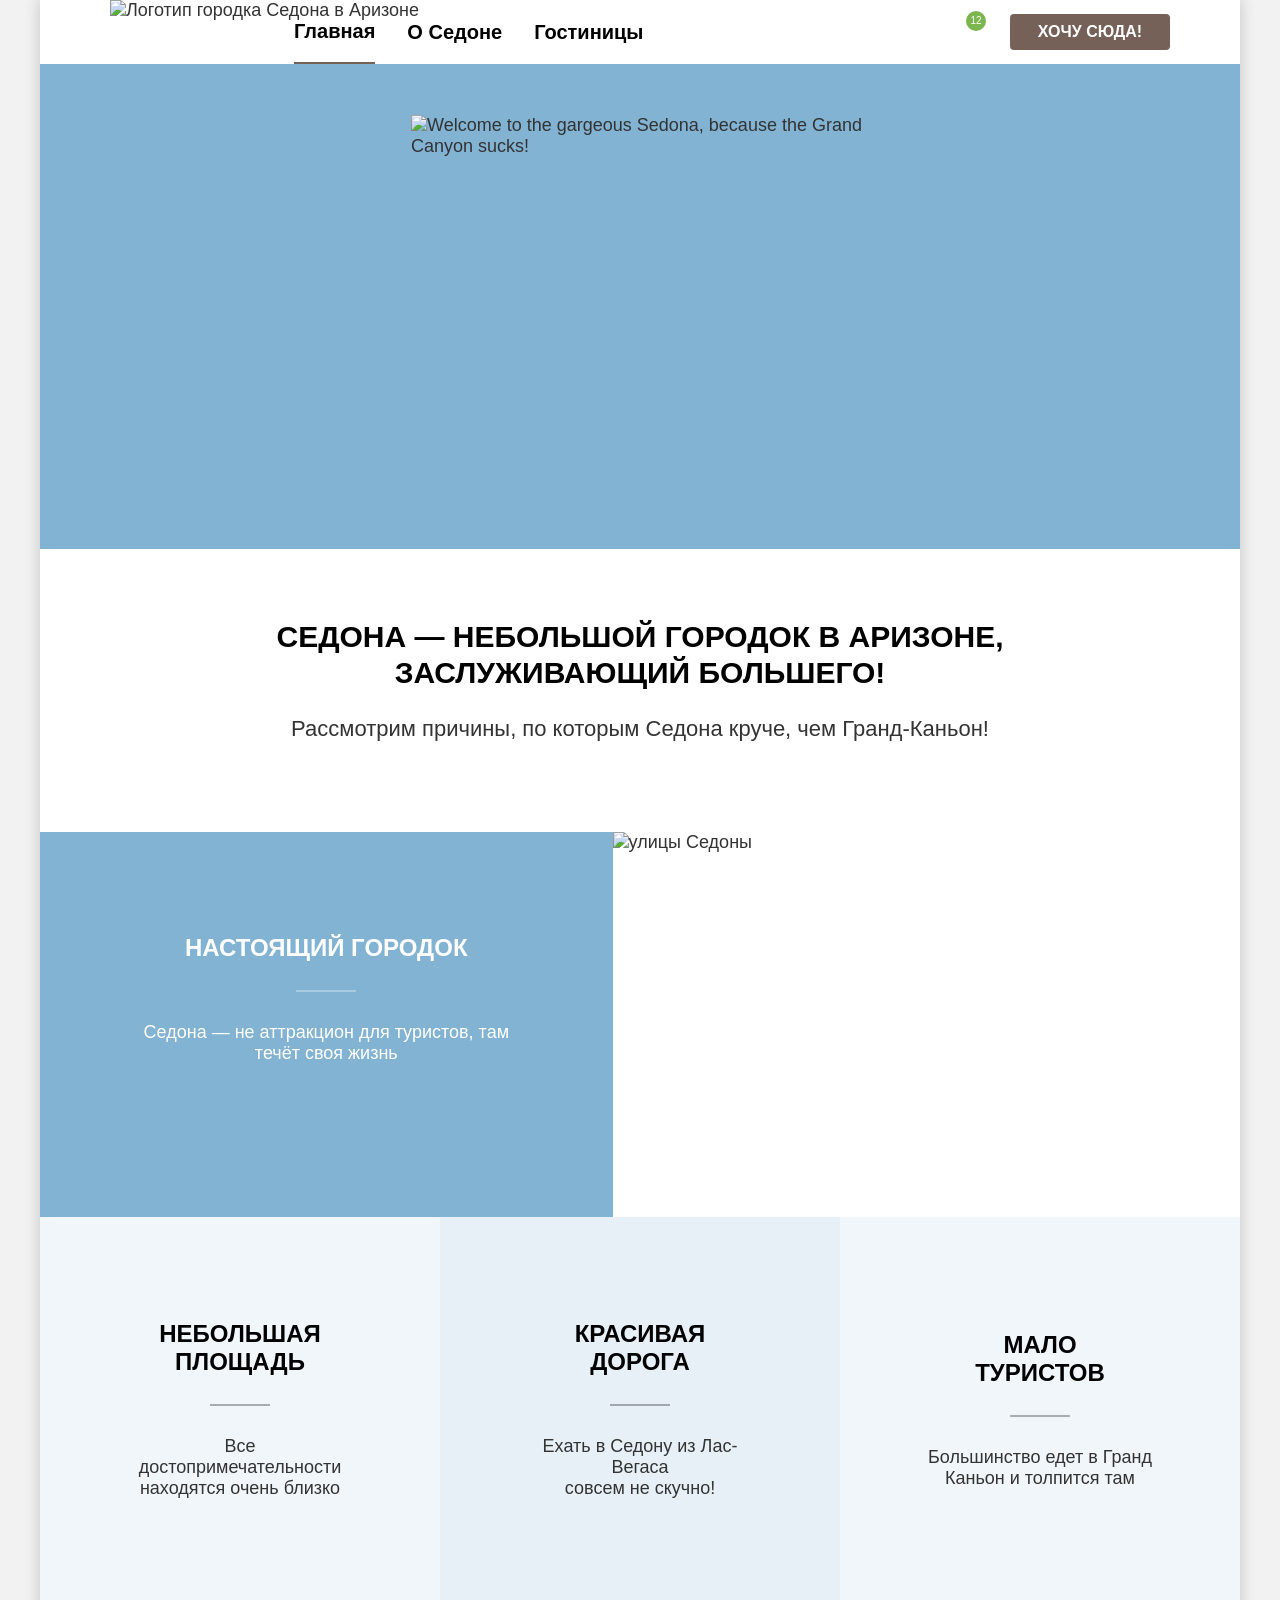
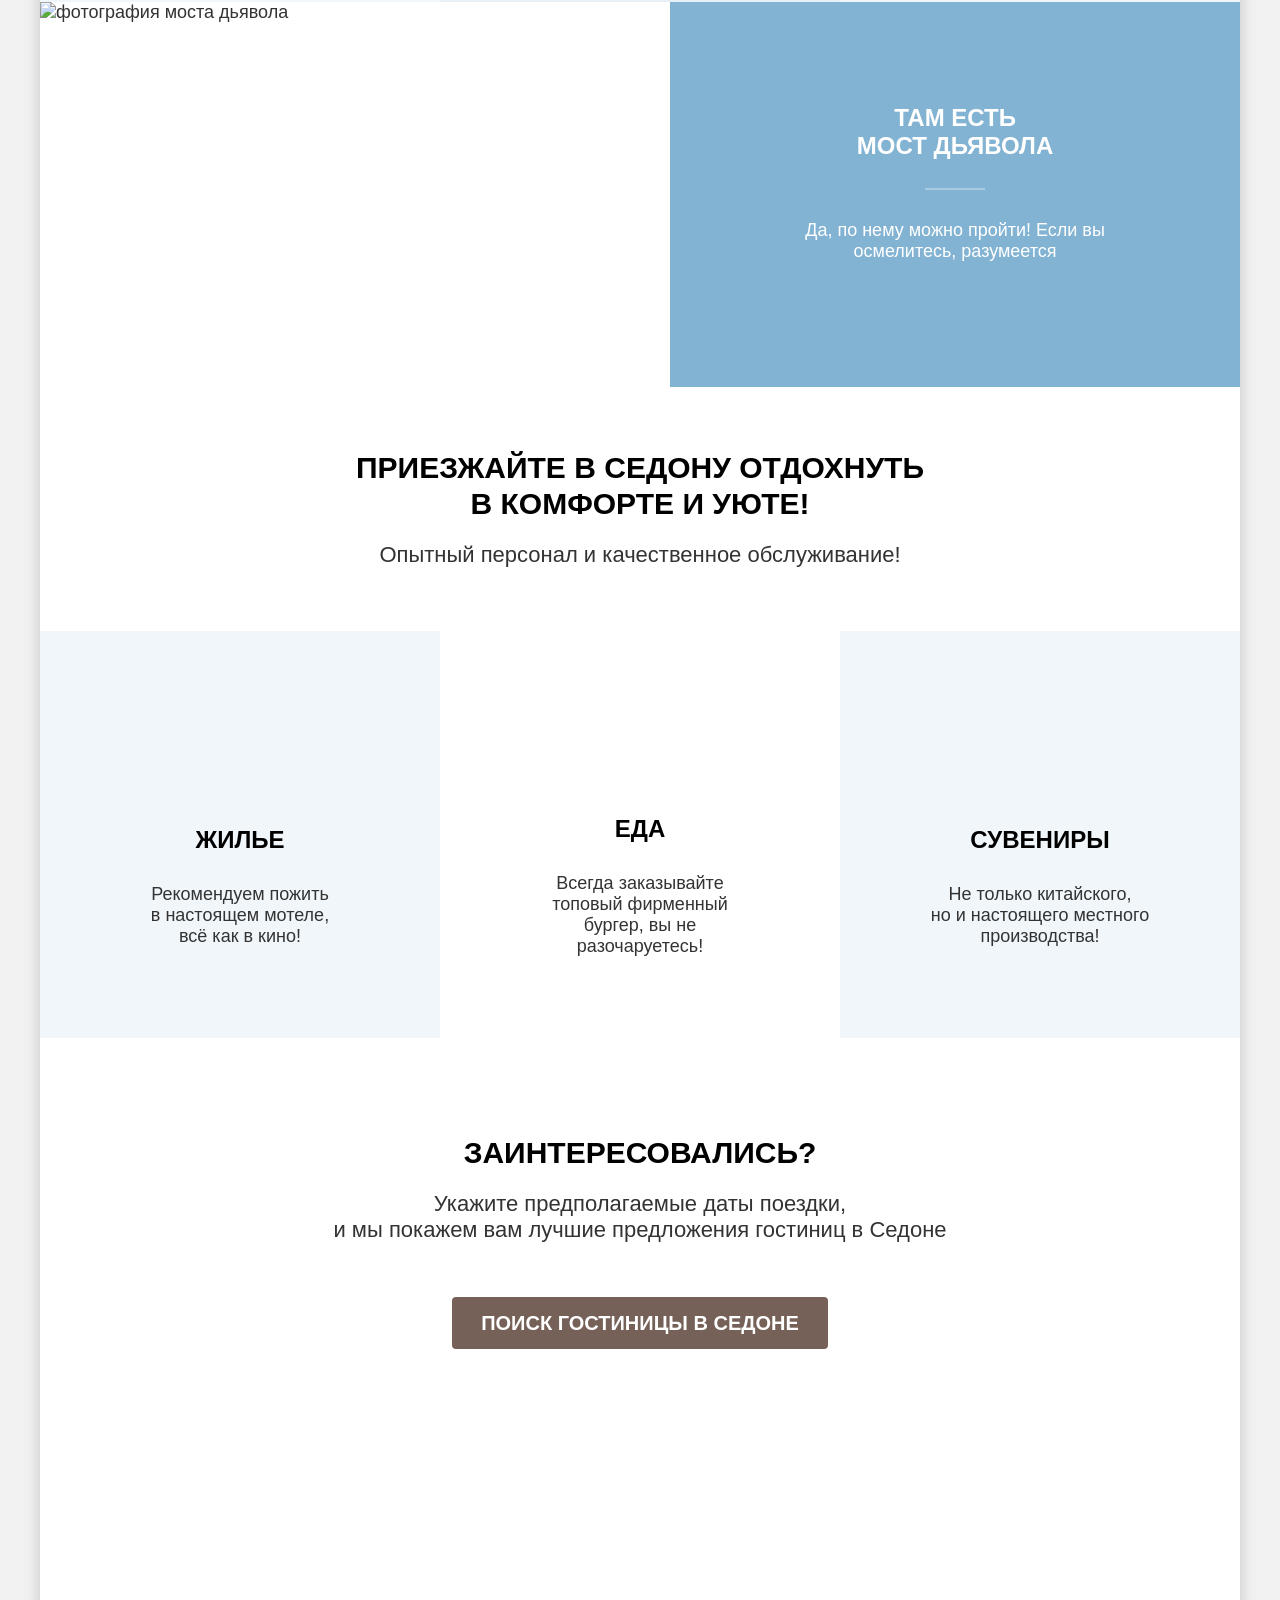
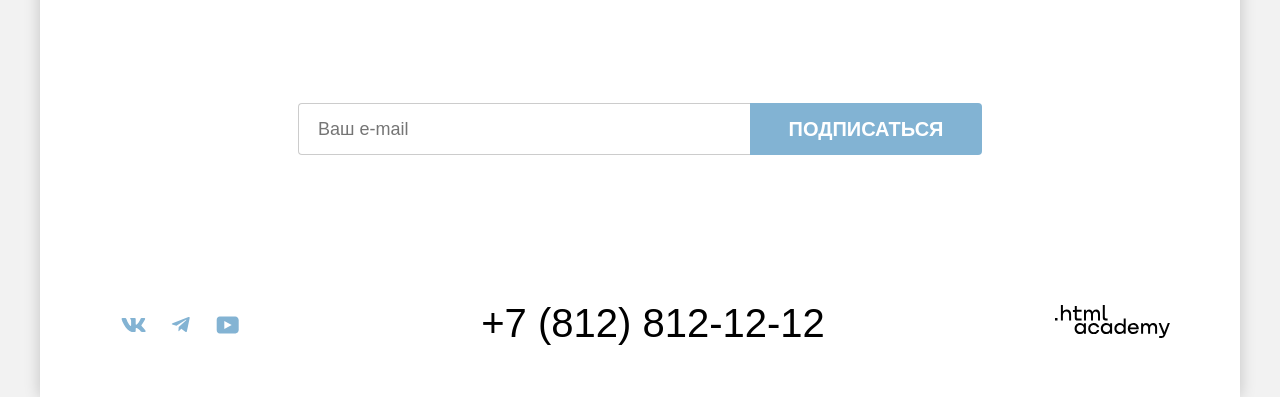
==== index.html @ e061b806 "Убиарет лишние классы" ====
<!DOCTYPE html>
<html lang="ru">

  <head>
    <meta charset="utf-8">
    <link rel="stylesheet" href="style/style.css">
    <link rel="icon" href="favicon-32x32.png" sizes="32x32">
    <title>Седона-небольшой городок в Аризоне!</title>
  </head>

  <body>
    <div class="container">
      <header class="page-header">
        <a class="logotype" href="index.html"><img class="page-header-logo" src="images/logo/logo-sedona.svg"
            width="138" height="70" alt="Логотип городка Седона в Аризоне"></a>
        <nav class="navigation">
          <ul class="all-list navigation-list">
            <li class="navigation-item">
              <a class="navigation-link current" href="index.html">Главная</a>
            </li>
            <li class="navigation-item">
              <a class="navigation-link" href="#">О Седоне</a>
            </li>
            <li class="navigation-item">
              <a class="navigation-link" href="catalog.html">Гостиницы</a>
            </li>
          </ul>
          <ul class="all-list navigation-user">
            <li class="navigation-item-search">
              <a class="navigation-link-search option-search" href="#">
                <span class="visually-hidden">
                  Поиск
                </span>
              </a>
            </li>
            <li class="navigation-item-favorites">
              <a class="navigation-link-favorites option-search" href="#">
                <span class="favorite-number">12</span>
                <span class="visually-hidden">
                  Избранное
                </span>
              </a>
            </li>
          </ul>
        </nav>
        <a class="navigation-button button" href="#">Хочу сюда!</a>
      </header>
      <main class="main-index">
        <section class="hero">
          <h1 class="visually-hidden">Городок Седона в Аризоне</h1>
          <img class="main-logo" src="images/logo/logo-welcome.svg" width="458" height="352"
            alt="Welcome to the gargeous Sedona, because the Grand Canyon sucks!">
        </section>
        <section class="advantages-photo">
          <div class="main">
            <h2 class="main-title">Седона — небольшой городок в аризоне, заслуживающий большего!</h2>
            <p class="main-description">Рассмотрим причины, по которым Седона круче, чем Гранд-Каньон!</p>
          </div>
          <ul class="all-list advantages-list">
            <li class="advantages-item-main">
              <div class="text-content">
                <h3 class="advantages-title-main">Настоящий городок</h3>
                <p class="advantages-description-main">Седона — не аттракцион для туристов, там течёт своя жизнь</p>
              </div>
              <img class="advantages-sity" src="images/photo-1.jpg" width="800" height="385" alt="улицы Седоны">
            </li>
            <li class="advantages-item">
              <h3 class="advantages-title">Небольшая<br>площадь</h3>
              <p class="advantages-description">Все достопримечательности находятся очень близко</p>
            </li>
            <li class="advantages-item">
              <h3 class="advantages-title">Красивая<br> дорога</h3>
              <p class="advantages-description">Ехать в Седону из Лас-Вегаса<br> совсем не скучно!</p>
            </li>
            <li class="advantages-item">
              <h3 class="advantages-title">Мало<br> туристов</h3>
              <p class="advantages-description">Большинство едет в Гранд Каньон и толпится там</p>
            </li>
            <li class="advantages-item-main">
              <img class="advantages-mountain" src="images/photo-2.jpg" width="800" height="385"
                alt="фотография моста дьявола">
              <div class="text-content">
                <h3 class="advantages-title-main">Там есть<br>мост дьявола</h3>
                <p class="advantages-description-main">Да, по нему можно пройти! Если вы осмелитесь, разумеется</p>
              </div>
            </li>
          </ul>
        </section>
        <section class="services">
          <div class="main-serv">
            <h2 class="main-title serv">Приезжайте в седону отдохнуть<br> в комфорте и уюте!</h2>
            <p class="main-description serv">Опытный персонал и качественное обслуживание!</p>
          </div>
          <ul class="all-list advantages-list">
            <li class="services-item">
              <h3 class="services-title house">Жилье</h3>
              <p class="services-description">Рекомендуем пожить<br> в настоящем мотеле,<br> всё как в кино!</p>
            </li>
            <li class="services-item">
              <h3 class="services-title food">Еда</h3>
              <p class="services-description">Всегда заказывайте<br> топовый фирменный бургер, вы не разочаруетесь!</p>
            </li>
            <li class="services-item">
              <h3 class="services-title gifts">Сувениры</h3>
              <p class="services-description">Не только китайского, <br>но и настоящего местного<br> производства!</p>
            </li>
          </ul>
        </section>
        <section class="booking">
          <h2 class="main-title">Заинтересовались?</h2>
          <p class="booking-description">Укажите предполагаемые даты поездки,<br>и мы покажем вам лучшие предложения
            гостиниц
            в Седоне</p>
          <button class="search button" type="button">Поиск гостиницы в Седоне</button>
        </section>
        <section class="subscribe">
          <h2 class="subscribe-title">Подпишитесь на рассылку</h2>
          <p class="subscribe-description">Только полезная информация и никакого спама,<br> честное бойскаутское!</p>
          <div class="form news">
            <form class="newsletter-form" action="https://echo.htmlacademy.ru/" method="post">
              <label class="visually-hidden" for="newsletter-email">Email</label>
              <input class="field" placeholder="Ваш e-mail" type="email" name="newsletter-email" id="newsletter-email"
                required>
              <button class="newsletter-button button" type="submit">Подписаться</button>

            </form>
          </div>
        </section>
      </main>
      <footer class="page-footer">
        <section class="footer-social">
          <h2 class="visually-hidden">Социальные сети</h2>
          <ul class="all-list social-list">
            <li class="social-item">
              <a class="social-vk social-link" href="https://vk.com/htmlacademy">
                <svg class="social" xmlns="http://www.w3.org/2000/svg" width="48" height="40" fill="currentColor"
                  viewBox="0 0 48 40">
                  <path fill-rule="evenodd"
                    d="M35.1 14q.4-1-.8-1h-2.6q-1 0-1.1.7S29.2 17 27.3 19q-.8.9-1.2.8t-.4-.7v-5.2q0-.9-.8-.9h-4q-.8 0-.8.6c0 .6 1 .8 1 2.5V20q.1 1.1-.4 1c-.9 0-3-3.2-4.3-6.9q-.3-1-1.2-1h-2.6q-1.1 0-1 .7c0 .7 1 4.1 4.2 8.6 2.2 3 5.2 4.7 8 4.7 1.7 0 1.9-.4 1.9-1v-2.3q0-1 .7-.9c.4 0 1 .2 2.6 1.7 1.8 1.7 2 2.5 3 2.5h2.7q1.1 0 1-1.1-.5-1.1-2.3-3L31.6 21q-.5-.6 0-1.1s3.2-4.4 3.5-6"
                    clip-rule="evenodd" />
                </svg>
                <span class="visually-hidden">Vkontakte</span>
              </a>
            </li>
            <li class="social-item">
              <a class="social-tg social-link" href="https://t.me/htmlacademy">
                <svg xmlns="http://www.w3.org/2000/svg" width="48" height="40" fill="currentColor" viewBox="0 0 48 40">
                  <path
                    d="m31.5 12.1-16 6.1q-1.5.8-.2 1.4l4.1 1.2 9.5-6q.8-.2.5.2l-7.7 7-.3 4.2q.6 0 .9-.4l2-2 4 3q1.3.8 1.6-.6l2.7-12.8c.3-1.1-.4-1.6-1.1-1.3" />
                </svg>
                <span class="visually-hidden">Telegram</span>
              </a>
            </li>
            <li class="social-item">
              <a class="social-youtube social-link" href="https://www.youtube.com/user/htmlacademyru">
                <svg xmlns="http://www.w3.org/2000/svg" width="48" height="40" fill="currentColor" viewBox="0 0 48 40">
                  <path
                    d="M31.3 11.5H15.8c-1.8 0-3.1 1.6-3.1 3.4v10c0 2 1.3 3.6 3.1 3.6h15.7c1.6 0 3.2-1.6 3.2-3.4V14.9c-.3-1.8-1.6-3.4-3.4-3.4M20.3 24v-8l7.4 4z" />
                </svg>
                <span class="visually-hidden">Youtube</span>
              </a>
            </li>
          </ul>
          <ul class="all-list number">
            <li>
              <a class="footer-contacts-address-phone" href="tel:+7812812112">+7 (812) 812-12-12</a>
            </li>
          </ul>
          <section class="logo">
            <h3 class="visually-hidden">Лого школы</h3>
            <a class="school-logo" href="https://htmlacademy.ru">
              <svg xmlns="http://www.w3.org/2000/svg" role="img" aria-label="Логотип Академии" width="115" height="33" fill="currentColor" viewBox="0 0 115 33">
                <g clip-path="url(#a)">
                  <path
                    d="M0 12.9v2.6h2.5v-2.6zM11.6 4.5Q9.2 4.6 8 6.2h-.1V0h-2v15.5h2v-5.3c0-2.1 1.3-3.6 3.3-3.6 1.8 0 2.9 1.4 2.9 3.2v5.7h2V9.4c.1-3-1.8-4.9-4.5-4.9M26.6 4.8h-4.8V1.1h-2v3.8h-1.9v2h1.9v6q0 2.6 2.7 2.7h4.1v-2h-3.7q-1 0-1.1-1.1V6.8h4.8zM41.1 4.6q-2.5 0-3.5 2.1h-.1a4 4 0 0 0-3.4-2.1Q32 4.8 31 6.4h-.1V4.8H29v10.6h2V10c0-2 1-3.5 2.6-3.5q2.3.1 2.4 2.6v6.3h2V9.8c0-2.4 1.4-3.3 2.6-3.3q2.3.1 2.4 2.6v6.3h2V8.9c.1-2.5-1.4-4.3-3.9-4.3M47.8 12.7q0 2.6 2.8 2.7h2v-2h-1.7q-1 0-1.1-1.1V0h-2zM28.9 19.7a5 5 0 0 0-3.9-1.8c-3.1 0-5.4 2.3-5.4 5.6s2.3 5.6 5.4 5.6q2.7-.1 3.8-1.9h.1v1.6h2V18.2h-2zm-3.6 7.4a3.5 3.5 0 0 1-3.6-3.6c0-2 1.4-3.6 3.6-3.6s3.6 1.6 3.6 3.6c0 1.9-1.4 3.6-3.6 3.6M44.2 22c-.5-2.4-2.6-4.1-5.4-4.1a5.4 5.4 0 0 0-5.6 5.6c0 3.1 2.2 5.6 5.6 5.6 2.8 0 4.9-1.8 5.4-4.2h-2.1a3.4 3.4 0 0 1-3.3 2.3 3.5 3.5 0 0 1-3.6-3.6c0-2 1.4-3.6 3.6-3.6q2.5.2 3.3 2.2h2.1zM55.1 19.7a5 5 0 0 0-3.9-1.8c-3.1 0-5.4 2.3-5.4 5.6s2.3 5.6 5.4 5.6q2.7-.1 3.8-1.9h.1v1.6h2V18.2h-2zm-3.6 7.4a3.5 3.5 0 0 1-3.6-3.6c0-2 1.4-3.6 3.6-3.6s3.6 1.6 3.6 3.6c0 1.9-1.5 3.6-3.6 3.6M68.7 19.8a5 5 0 0 0-3.9-1.9c-3.1 0-5.4 2.3-5.4 5.6s2.2 5.6 5.4 5.6q2.6-.1 3.8-1.8h.1v1.5h2V13.4h-2zm-3.6 7.3a3.5 3.5 0 0 1-3.6-3.6c0-2 1.4-3.6 3.6-3.6s3.6 1.6 3.6 3.6c-.1 2-1.5 3.6-3.6 3.6M78.3 17.9a5.4 5.4 0 0 0-5.5 5.6c0 3 2.1 5.6 5.5 5.6 2.5 0 4.5-1.3 5.2-3.6h-2.1q-.8 1.6-3 1.6c-1.9 0-3.3-1.3-3.4-2.9h8.8c.2-3.6-2-6.3-5.5-6.3m0 1.9q2.7.1 3.3 2.6h-6.5a3 3 0 0 1 3.2-2.6M98.2 17.9a4 4 0 0 0-3.6 2h-.1q-1-1.9-3.4-2-2.2 0-3.1 1.8v-1.5h-1.9v10.6h2v-5.4q.1-3.2 2.6-3.5 2.3.1 2.4 2.6v6.3h2v-5.6c0-2.4 1.4-3.3 2.6-3.3q2.3.1 2.4 2.6v6.3h2v-6.5c.1-2.6-1.4-4.4-3.9-4.4M109.4 27l-3.6-8.9h-2.2l4.8 11.6q-.3 1.3-1.7 1.2h-2.5v2h2.5q2.6 0 3.5-2.6l4.7-12.2h-2.1z" />
                </g>
                <defs>
                  <clipPath id="a">
                    <path fill="#fff" d="M0 0h115v33H0z" />
                  </clipPath>
                </defs>
              </svg>
            </a>
          </section>
        </section>
      </footer>
    </div>
    <div class="modal-container modal-container-close">
      <div class="modal modal-search">
        <button class="modal-close-button">
          <span class="visually-hidden">Закрыть</span>
        </button>
        <section class="modal-content">
          <div class="form-header">
            <h2>Поиск гостиницы в Седоне</h2>
          </div>

          <form class="search-hotel" id="hotel-search" action="https://echo.htmlacademy.ru/" method="post">
            <div class="form-group row checkinn">
              <label for="check-in">Дата Заезда:</label>
              <div class="input-wrapper-chekin">
                <input name="chekin" class="custom-date" type="text" id="check-in" value="27 апреля 2020" placeholder="Укажите дату" required>
                <span class="error-msg" id="check-in-error">Мы не можем отправить вас в прошлое.</span>
              </div>
            </div>
            <div class="form-group row checkoutt">
              <label for="check-out">Дата Выезда:</label>
              <div class="input-wrapper">
                <input name="chekout" class="custom-date" type="text" value="1 сентября 2023" id="check-out" placeholder="Укажите дату" required>
                <span class="success-msg">На эти даты есть свободные номера. Пока есть.</span>
              </div>
            </div>

            <div class="form-group guests-row people">
              <div class="guests-counter guests-adults">
                <label for="adults-count" class="search-form-label">Взрослые:</label>
                <div class="counter-controls">
                  <button type="button" class="minus">
                    <svg width="14" height="14" viewBox="0 0 14 2" fill="currentColor" xmlns="http://w3.org">
                      <path d="M0 0L0 2L14 2V0L0 0Z" />
                    </svg>
                  </button>
                  <input type="number" id="adults-count" name="adults" value="2" min="1" required>
                  <button type="button" class="plus">
                    <svg width="14" height="14" viewBox="0 0 14 14" fill="currentColor" xmlns="http://w3.org">
                      <path d="M14 6H8V0H6V6H0V8H6V14H8V8H14V6Z" />
                    </svg>
                  </button>
                </div>
              </div>

              <div class="guests-counter guests-children">
                <div class="label-with-info">
                  <label for="children-count" class="search-form-label">Дети:</label>
                  <div class="info-icon">
                    <button class="visually-hidden">Важная информация</button>
                    <span class="info-icon-letter">i</span>
                    <div class="tooltip">
                      Укажите количество детей, которые будут с вами, возраст которых от 6 до 18 лет. Дети до 6 лет
                      размещаются бесплатно.
                    </div>
                  </div>
                </div>
                <div class="counter-controls">
                  <button type="button" class="minus">
                    <svg width="14" height="14" viewBox="0 0 14 2" fill="currentColor" xmlns="http://w3.org">
                      <path d="M0 0L0 2L14 2V0L0 0Z" />
                    </svg>
                  </button>
                  <input type="number" id="children-count" name="children" value="2" min="0">
                  <button type="button" class="plus">
                    <svg width="14" height="14" viewBox="0 0 14 14" fill="currentColor" xmlns="http://w3.org">
                      <path d="M14 6H8V0H6V6H0V8H6V14H8V8H14V6Z" />
                    </svg>
                  </button>
                </div>
              </div>
            </div>

            <button type="submit" class="submit-btn">Найти</button>
          </form>
        </section>
      </div>
    </div>
  </body>

</html>
---- style/style.css ----
@font-face {
  font-family: "PT sans";
  font-style: normal;
  font-weight: 400;
  src: url("../fonts/ptsans-400.woff2") format("woff2");
  font-display: swap;
}

@font-face {
  font-family: "PT sans";
  font-style: normal;
  font-weight: 700;
  src: url("../fonts/ptsans-700.woff2") format("woff2");
  font-display: swap;
}

html {
  height: 100%;
}

.visually-hidden {
  position: absolute;
  width: 1px;
  height: 1px;
  margin: -1px;
  padding: 0;
  border: 0;
  clip: rect(0 0 0 0);
  overflow: hidden;
}

a {
  text-decoration: none;
  color: inherit;
}

.all-list {
  flex-wrap: wrap;
  list-style: none;
  margin: 0;
  padding-left: 0;
}

body {
  font-family: "PT Sans", sans-serif;
  font-size: 18px;
  line-height: 21px;
  color: #333;
  background-color: #f2f2f2;
  min-height: 100%;
  min-width: 1200px;
  margin: 0;
}

.page-header {
  display: flex;
  align-items: center;
  position: relative;
  padding: 0 70px 0 238px;
}

.logotype {
  position: absolute;
  top:0;
  left: 70px;
  z-index: 1;
}

.button {
  font-family: "PT Sans", sans-serif;
  font-weight: 700;
  font-size: 16px;
  line-height: 20px;
  text-transform: uppercase;
  color: #fff;
  text-align: center;
  box-sizing: border-box;
  border-radius: 4px;
  border-width: 0;
  border: none;
  cursor: pointer;
}

.navigation {
  display: flex;
  flex-grow: 1;
}

.navigation-item{
  text-decoration: none;
  padding: 0 16px;
}

.navigation-list {
  display: flex;
  align-items: center;
  margin-right: auto;
}

.navigation-user {
  min-width: 88px;
  padding-right: 19px;
  display: flex;
}

.navigation-link {
  display: block;
  box-sizing: border-box;
  padding-top: 19px;
  font-family: "PT Sans", sans-serif;
  font-size: 20px;
  line-height: 24px;
  color: #000;
  font-weight: 700;
  text-align: center;
  background-color: #ffffff;
  padding-bottom: 19px
}

.current {
  border-bottom: 2px solid #756257 ;
}

.navigation-button {
  background-color: #756157;
  padding-top: 8px;
  padding-bottom: 8px;
  width: 160px;
}

.option-search {
  background-repeat: no-repeat;
  width: 44px;
  height: 64px;
  display: block;
}

.navigation-link-search {
  background-image: url("../images/icon/search.svg");
  background-repeat: no-repeat;
}

.navigation-link-favorites {
  background-image: url("../images/icon/favorite.svg");
  position: relative;
}

.favorite-number {
  border-radius: 10px;
  background-color: #7db54f;
  color: #ffffff;
  font-size: 10px;
  line-height: 20px;
  text-align: center;
  text-decoration: none;
  min-width: 20px;
  height: 20px;
  font-family: "PT Sans",sans-serif;
  display: block;
  position: absolute;
  top: 11px;
  left:19px;
}

.hero {
  background-image: url("../images/background-hero.jpg");
  width: 1200px;
  height: 485px;
  background-repeat: no-repeat;
  background-color: #82b3d3;
  position: relative;
}

.hero::after {
  background-image: url("../images/divider.svg");
  background-repeat: no-repeat;
  content: "";
  width: 1200px;
  height: 57px;
  position: absolute;
  left:0;
  top:428px;
}

.main-logo {
  width: 458px;
  height: 352px;
  padding-top: 51px;
  padding-right: 371px;
  padding-left: 371px;
}

.main {
  padding: 70px 180px 90px 180px;
}

.main-index {
    flex-grow: 1;
}

.main-serv {
  padding: 63px 160px;
}

.main-title {
  font-size: 30px;
  line-height: 36px;
  font-weight: 700;
  text-align: center;
  color: #000;
  text-transform: uppercase;
  margin-bottom: 25px;
  margin-top: 0;
}

.serv {
  margin-bottom: 20px;
}

.advantages-photo{
  position: relative;
}

.main-description {
  font-size: 22px;
  line-height: 26px;
  font-weight: 400;
  text-align: center;
  color: #333;
  margin: 0;
}

.advantages-item {
  padding: 102px 85px;
  width: 230px;
  min-height: 181px;
  display: flex;
  flex-direction: column;
  justify-content: center;
}

.advantages-item:nth-child(odd){
  background-color: rgba(131, 179, 211, 0.2);
}

.advantages-item:nth-child(even){
  background-color: rgba(131, 179, 211, 0.12);
}

.advantages-item-main {
  display: flex;
}

.text-content {
  background-color: #82b3d3;
  color: #ffffff;
  text-align: center;
  padding: 102px 85px;
  box-sizing: border-box;
}

.advantages-title-main {
  text-transform: uppercase;
  position: relative;
  margin-bottom: 30px;
  color: rgba(255, 255, 255, 1);
  font-size: 24px;
  line-height: 28px;
  margin-top:0;
  padding-bottom: 30px;
}

.advantages-title-main::after {
  width: 60px;
  height: 2px;
  bottom: 0;
  left: 50%;
  content: "";
  background-color: rgba(255, 255, 255, 0.3);
  position: absolute;
  transform: translateX(-50%);
}

.advantages-list {
  display: flex;
  flex-wrap: wrap;
}

.advantages-title {
  text-transform: uppercase;
  position: relative;
  margin-top: 0;
  margin-bottom: 30px;
  color: rgba(0, 0, 0, 1);
  font-family: "PT Sans", sans-serif;
  font-size: 24px;
  line-height: 28px;
  text-align: center;
  padding-bottom: 30px;
}

.advantages-title::after {
  width: 60px;
  height: 2px;
  bottom: 0;
  left: 50%;
  transform: translateX(-50%);
  content: "";
  background-color: rgba(0, 0, 0, 0.3);
  position: absolute;
}

.advantages-description-main {
  font-family: "PT Sans", sans-serif;
  font-weight: 400;
  font-size: 18px;
  line-height: 21px;
  color: rgba(255, 255, 255, 1);
  margin: 0;
}

.advantages-description {
  font-family: "PT Sans", sans-serif;
  font-weight: 400;
  font-size: 18px;
  line-height: 21px;
  text-align: center;
  margin: 0 auto;
}

.services-item {
  width: 400px;
  text-align: center;
  box-sizing: border-box;
  padding: 81px;
  display: flex;
  flex-direction: column;
  justify-content: center;
}

.services-item:nth-child(odd){
  background-color: rgba(131, 179, 211, 0.12);
}

.container {
  background-color: #fff;
  width: 1200px;
  margin-left: auto;
  margin-right: auto;
  display: flex;
  flex-direction: column;
  min-height: 100%;
  box-shadow: 0 0 15px rgba(0, 0, 0, 0.2);
}

.services-title {
  font-family: "PT Sans", sans-serif;
  font-weight: 700;
  font-size: 24px;
  line-height: 28px;
  text-transform: uppercase;
  padding-top: 103px;
  margin: 0 0 30px;
  position: relative;
  color: #000;
}

.services-title::before {
  position: absolute;
  background-repeat: no-repeat;
  left: 50%;
  transform: translateX(-50%);
  content: "";
  width: 75px;
  height: 75px;
  top: 0;
}

.services-title.house::before {
  background-image: url("../images/icon/icon-house.svg");
}

.services-title.gifts::before{
  background-image: url("../images/icon/icon-gift.svg");
}

.services-title.food::before{
  background-image: url("../images/icon/icon-food.svg");
}

.services-description {
  margin:0;
}

.booking {
  display: flex;
  flex-direction: column;
  align-items: center;
  padding: 97px;
}

.booking-description {
  margin:0;
  font-size: 22px;
  line-height: 26px;
  margin-bottom: 54px;
  margin-top: -5px;
  text-align: center;
}

.subscribe {
  box-sizing: border-box;
  background-image: url("../images/blur/background-subscribe.jpg");
  background-repeat: no-repeat;
  text-align: center;
  padding: 94px 258px 103px;

}

.subscribe-catalog {
  background-image: none;
  padding: 115px 258px 103px;
}

.subscribe-title {
  font-family: "PT Sans", sans-serif;
  text-transform: uppercase;
  color: rgba(255, 255, 255, 1);
  font-size: 30px;
  line-height: 36px;
  margin: 0 0 20px;
}

.subscribe-title-catalog {
  color: #000;
}

.subscribe-description{
  font-family: "PT Sans", sans-serif;
  color: rgba(255, 255, 255, 1);
  font-size: 22px;
  line-height: 26px;
  margin: 0 0 30px;
}

.subscribe-description-catalog {
  color: #333;
}

.form {
  display: flex;
  justify-content: center;
  align-items: center;
  text-align: center;
}

.news {
  width: 100%;
}

.newsletter-form {
  display: flex;
  width: 684px;
  min-height: 52px;
  margin-top: 25px;
}

.field {
  font-family: "PT Sans",sans-serif;
  flex-grow: 1;
  padding: 0 19px;
  border: 1px solid #ccc;
  border-right: none;
  border-radius: 4px 0 0 4px;
  outline: none;
  font-size: 18px;
  box-sizing: border-box;
}

.newsletter-button {
  padding: 0 20px;
  background-color: rgba(130, 179, 211, 1);
  cursor: pointer;
  width: 232px;
  font-size: 20px;
  line-height: 36px;
  border-radius: 0 4px 4px 0;
}

.page-footer {
  width: 1200px;
}

.school-logo {
  width: 115px;
  height: 33px;
  display: block;
}

.social-list{
  display: flex;
  max-width: 200px;
}

.social-link {
 display: block;
 width: 47px;
 position: relative;
}

.footer-social {
  display: flex;
  justify-content: space-between;
  padding: 47px 70px;
}

.number {
  text-align: center;
  display: flex;
  flex-direction: column;
  min-width: 331px;
}

.footer-contacts-address-phone {
  font-family: "PT Sans", sans-serif;
  font-size: 40px;
  line-height: 36px;
  color:#000;
}

.inner-header {
  background-image: url("../images/blur/back-filter.jpg");
  background-size: cover;
  padding: 36px 70px 60px 70px;
}

.inner-header-title {
  font-family: "PT Sans",sans-serif;
  color: #fff;
  font-size: 60px;
  line-height: 77px;
  margin-top: 0;
  margin-bottom:6px;
}

.breadcrumbs {
  color:#fff;
  display: flex;
  flex-wrap: wrap;
}

.breadcrumbs:hover {
  opacity: 60%;
}

.breadcrumbs:active {
  opacity: 30%;
}

.breadcrumbs:focus {
  color: rgba(255, 255, 255, 1);
}

.breadcrumbs-link-main {
  display: inline-block;
  background-image: url("../images/icon/home.svg");
  background-repeat: no-repeat;
  background-position: 0 3px;
  width: 13px;
  height: 15px;
  padding-right: 10px;
}

.breadcrumbs-link-main::after {
  background-image: url("../images/icon/right.arrow.svg");
  background-repeat: no-repeat;
  width: 8px;
  height: 19px;
  content: "";
  margin-left: 23px;
  display: block;
}

.breadcrumbs-link {
  font-family: "PT Sans",sans-serif;
  font-weight: 400;
  font-size: 16px;
  line-height: 21px;
  padding-left: 18px;
}

.catalog-filter-group {
  font-family: "PT Sans", sans-serif;
  color: #fff;
  display: inline-block;
  width: 150px;
  padding: 0;
  border: none;
  margin-right:70px;
  margin-left:0;
  margin-top:1px;
}

.catalog-filter-title {
  font-weight: 700;
  font-size: 20px;
  line-height: 27px;
  margin-bottom: 26px;
  margin-top:0;
  color: #fff;
  padding-left:0;
}

.actions {
  width: 191px;
  height: 104px;
  display: flex;
  flex-direction: column;
  justify-content: space-between;
  margin-bottom:9px;
}

.catalog-products {
  display: flex;
  justify-content: space-between;
  align-items: flex-end;
  padding-top: 39px;
}

.search {
  width: 376px;
  background-color: #756157;
  font-size: 20px;
  line-height: 36px;
  padding-top: 8px;
  padding-bottom: 8px;
}

.button-on {
  background-color: #7dB54f;
  width: 140px;
}

.button-on:hover{
  background-color: #6c9e42;
}

.button-go {
  background-color: #82b3d3;
  width: 191px;
  height: 36px;
  border-radius: 4px;
  border-width: 0;
}

.button:disabled {
  background-color: rgba(229, 229, 229, 1);
}

.button-reset {
  background-color: rgba(0, 0, 0, 0);
  width: 191px;
  height: 36px;
  border: none;
  color:#fff;
}

.button-go:hover,
.product-card-button:hover,
.newsletter-button:hover {
 background-color: #68a2ca;
}

.button-go:focus,
.product-card-button:focus,
.newsletter-button:focus {
 background-color: #68a2ca;
}

.button-reset:hover {
  color: rgba(255, 255, 255, 0.8);
}

.button-reset:focus {
  outline: 3px solid #83b3d3;
  border-radius: 4px;
  color: #fff;
}

.button-go:active,
.product-card-button:active,
.button-on:active,
.navigation-button:active,
.button-reset:active,
.newsletter-button:active,
.search:active {
  color: rgba(255, 255, 255, 0.3);
}

.button-reset:disabled {
  opacity: 10%;
}

.price-filter {
  display: flex;
  gap: 2px;
  align-items: flex-start;
}

.form-price {
  width: 288px;
  align-self: flex-start;
}

.range {
  position: relative;
  width: 282px;
  margin-top: 36px;
}

.range-scale {
  position: absolute;
  top: 8px;
  left: 6px;
  width: 100%;
  height: 4px;
  background-color: #8e8e8e;
}

.range-scale::before {
  position: absolute;
  top: 0;
  left: 0;
  width: 75%;
  height: 4px;
  background-color: #ffffff;
  content: "";
}

.range-toggle {
  position: absolute;
  top: 0;
  width: 20px;
  height: 20px;
  padding: 0;
  border: 0;
  border-radius: 5px;
  background-color: #ffffff;
  cursor: pointer;
}

.toggle-min {
  left: 0;
}

.toggle-max {
  left: 74%;
}

.price-input {
  position: relative;
}

.for-to {
  position: absolute;
  top: 18px;
  right: 20px;
}

.input {
  width: 143px;
  height: 48px;
  padding: 0 0 0 20px;
  border: none;
  font-family: "PT Sans",sans-serif;
  font-weight: 700;
  font-size: 18px;
  line-height: 24px;
  background-color: #f2f2f2;
  box-sizing: border-box;
  margin-top:5px;
}

.input::-webkit-inner-spin-button,
.input::-webkit-outer-spin-button {
  -webkit-appearance: none;
  margin:0;
}

.input-left {
  border-top-left-radius: 4px;
  border-bottom-left-radius: 4px;
}

.input-right {
  border-top-right-radius: 4px;
  border-bottom-right-radius: 4px;
}

.input:hover{
  background-color: #e5e5e5;
}

.input:focus {
  background-color: #e5e5e5;
  outline: 3px solid #83b3d3;
}

.search-results-page {
  width: 1060px;
  display: flex;
  padding: 51px 70px 40px 70px;
  align-items: center;
}

.search-count-block {
  font-weight: 700;
  font-size: 30px;
  line-height: 36px;
  text-transform: uppercase;
  width: 380px;
  color: #000;
}

.button-light::before {
  background-image: url("../images/icon/tile.svg");
}

.button-laptop::before {
  background-image: url("../images/icon/laptop.svg");
}

.button-list::before {
  background-image: url("../images/icon/list.svg");
}

.options-icon {
  display: flex;
  width: 161px;
  height: 48px;
  justify-content: space-between;
  margin-left: auto;
  position: relative;
}

.icon-catalog{
  width: 46px;
  height: 45px;
  display: block;
  border: 2px solid #e5e5e5;
  border-radius: 4px;
}

.icon-catalog-current {
  border: 2px solid #000000;
  border-radius: 4px;
}

.icon-catalog::before {
  background-repeat: no-repeat;
  background-position: center;
  content: "";
  width: 48px;
  height: 44px;
  position: absolute;
}

.catalog-card {
  padding: 0 70px 40px;
}

.product-card-list {
  text-align: center;
  display: grid;
  grid-template-columns: repeat(auto-fill, minmax(300px,1fr));
  gap: 20px;
  border-bottom: 1px solid #e5e5e5;
  padding-bottom: 40px;
}

.product-card-list li:last-child {
  flex-basis: 100%;
  max-width: max-content;
}

.product-card {
  box-sizing: border-box;
  padding: 20px;
  padding-bottom:10px;
  border: 1px solid #e5e5e5;
  border-radius: 4px;
  min-height: 438px;
  width: 340px;
  display: flex;
  flex-direction: column;
}

.product-card-title {
  margin-bottom: 15px;
  margin-top: 13px;
  font-size: 24px;
  line-height: 28px;
  text-align: left;
  color: #000;
}

.description-sum {
  display: flex;
  width: 300px;
  font-size: 18px;
  line-height: 21px;
  justify-content: space-between;
  margin-bottom: 15px;
  margin-top: 0;
}

.product-card-description {
  margin: 0;
  font-family: "PT Sans", sans-serif;
  font-size: 18px;
  line-height: 21px;
  min-width: 140px;
  text-align: left;
}

.product-sum {
  text-align: right;
}

.product-card-button {
  width: 140px;
  background-color: #82b3d3;
}

.option {
  width: 140px;
  background-color: #756157;
  padding: 8px 0;
}

.option:hover,
.navigation-button:hover,
.search:hover {
  background-color: #615048;
}

.options-card {
  display: flex;
  width: 300px;
  justify-content: space-between;
  margin-top:auto;
}

.figure {
  display: flex;
  width: 300px;
  justify-content: space-between;
  align-items: center;
}

.raiting {
  background-color: #f2f2f2;
  width: 140px;
  font-size: 16px;
  line-height: 20px;
  text-transform: uppercase;
  box-sizing: border-box;
  border-radius: 4px;
  border: none;
  padding: 8px 0;
  margin-bottom:0;
  margin-top:6px;
}

.pagination {
  display: flex;
  margin-top: 40px;
  box-sizing: border-box;
  gap: 8px;
}

.pagination-link {
  display: flex;
  width: 60px;
  height: 60px;
  background-color: #82b3d3;
  border-radius: 4px;
  font-size: 20px;
  line-height: 36px;
  font-weight: 700;
  color: #fff;
  justify-content: center;
  align-items: center;
}

.pagination-current {
  background-color: #f2f2f2;
  color: #000;
}

.dots {
  background-color: #fff;
  color: #000;
}

.raiting-star {
  background-image: url("../images/star.svg");
  width: 140px;
  height: 18px;
  background-repeat: space;
  margin-top:25px;
}

.star-4 {
  width: 88px;
}

.star-3 {
  width: 66px;
}

.star-2 {
  width: 42px;
}

.select-wrapper {
  position: relative;
  display: inline-block;
  width: 292px;
  margin-left: 158px;
}

.select-wrapper::after{
  content: "";
  position: absolute;
  top:50%;
  right: 20px;
  transform: translateY(-50%);
  pointer-events: none;
  width: 12px;
  height: 8px;
  background-image: url("../images/icon/vector.svg");
}

.select-wrapper select{
  width: 100%;
  padding: 11px 55px 12px 18px;
  font-size: 18px;
  line-height: 23px;
  border: 1px solid #e5e5e5;
  border-radius: 4px;
  cursor: pointer;
  appearance: none;
  font-family: "PT Sans", sans-serif;
  color: #333;
}

.catalog-filter-item-checkbox,
.catalog-filter-item-radio{
  margin-top: 5px;
  width: fit-content;
  display: flex;
  justify-content: center;
  align-items: center;
}

.checkbox-label,
.radio-label {
  margin-bottom: 13px;
}

.checkbox-input,
.radio-input  {
  width: 31px;
  height: 17px;
  margin:0;
  appearance: none;
  cursor:pointer
}

.checkbox-input::after,
.radio-input::after {
  content: "";
  position: absolute;
  width: 20px;
  height: 20px;
  background-image: url("../images/icon/checkbox.empty.svg");
  background-repeat: no-repeat;
}

.radio-input::after {
  background-image: url("../images/icon/ellipse.empty.svg");
}

.checkbox-input:checked:after {
  background-image: url("../images/icon/checkbox.svg");
}

.radio-input:checked:after{
  background-image: url("../images/icon/radio.svg");
}

.modal-container {
  position: fixed;
  display: flex;
  top: 0;
  left: 0;
  width: 100%;
  height: 100%;
  background-color: rgba(242, 242, 242, 0.8);
  z-index: 2;
}
.modal-container-close {
  display: none;
}

.modal {
  position: relative;
  margin: auto;
  padding: 70px;
  border-radius: 30px;
  background-color: #ffffff;
  box-shadow: 0 25px 50px rgba(0, 0, 0, 0.15);
  box-sizing: border-box;
  width: 717px;
}

.modal-close-button {
  position: absolute;
  padding: 0;
  top: 63px;
  right: 50px;
  width: 52px;
  height: 52px;
  background-color: #f2f2f2;
  border: none;
  border-radius: 50%;
  background-image: url("../images/icon/close\ .svg");
  background-repeat: no-repeat;
  background-position: center;
  cursor: pointer;
}

.form-header {
  display: flex;
  justify-content: space-between;
  align-items: center;
  margin-bottom: 71px;
}

.form-header h2 {
  font-size: 30px;
  font-weight: bold;
  text-transform: uppercase;
  margin: 0;
  color: rgba(0, 0, 0, 1);
}

.search-hotel .row {
  display: flex;
  justify-content: space-between;
  align-items: center;
  width: 100%;
}

.form-group {
  margin-bottom: 21px;
}

.row {
  display: flex;
  align-items: center;
}

.row label {
 width: 135px;
 font-weight: bold;
 font-size: 20px;
 line-height: 24px;
 font-family: "PT Sans", sans-serif;
 padding-bottom: 28px;
 color: rgba(0, 0, 0, 1);
}

.checkinn {
 margin-bottom: 23px;
}

.custom-date {
  -webkit-appearance: none;
  appearance: none;
  width: 370px;
  padding: 12px 50px 12px 20px;
  background-image: url("../images/icon/date.svg");
  background-repeat: no-repeat;
  background-position: right 20px center;
  cursor: pointer;
  font-family: "PT Sans", sans-serif;
  font-size: 18px;
  line-height: 24px;
  font-weight: 700;
  background-color: rgba(242, 242, 242, 1);
  border-radius: 4px;
  border: none;
  color: #000;
}

.custom-date:disabled {
  opacity: 30%;
}

.custom-date:hover {
  background-color: #e6e6e6;
}

.custom-date:focus {
  outline: 3px solid #83b3d3;
  background-color: #e6e6e6;
}

.custom-date::-webkit-calendar-picker-indicator {
  position: absolute;
  top:0;
  left:0;
  right:0;
  bottom:0;
  width:auto;
  height: auto;
  color:transparent;
  background: transparent;
  cursor: pointer;
}

.input-wrapper {
  flex-grow: 1;
}

.input-wrapper-chekin,
.input-wrapper {
  position: relative;
  width: 440px;
}

.error-msg, .success-msg {
  display: block;
  font-family: "PT Sans",sans-serif;
  font-size: 14px;
  margin-top: 5px;
  padding-left: 5px;
}

.error-msg {
  color: #ff5757;
  margin-left: 15px;
  font-size: 16px;
}

.success-msg {
  color: #333333;
  margin-left:17px;
  font-size: 16px;
}

.guests-row {
  display: flex;
  justify-content: start;
  align-items: center;
  width: 100%;
}

.guests-counter {
  display: flex;
  align-items: center;
}

.guests-counter label {
  font-weight: bold;
  font-size: 20px;
  line-height: 24px;
  margin-right: 45px;
  color: rgba(0, 0, 0, 1);
}

.guests-adults {
  margin-right: auto;
}

.people {
  margin-bottom:26px;
}

.counter-controls {
  display: flex;
  background-color: #f2f2f2;
  border-radius: 4px;
  align-items: center;
  justify-content: center;
  width:110px;
  height: 48px;
}

.counter-controls button:hover {
  color:#000;
}

.counter-controls input::-webkit-inner-spin-button,
.counter-controls input::-webkit-outer-spin-button {
  -webkit-appearance: none;
  margin:0;
}

.counter-controls input{
  width: 30px;
  border: none;
  background: transparent;
  cursor: pointer;
  font-family: "PT Sans",sans-serif;
  font-weight: 700;
  font-size: 18px;
  line-height: 20px;
  color: #000;
  padding:0;
  text-align: center;
}

.plus,
.minus {
  width: 40px;
  height: 48px;
  background: transparent;
  border:none;
  cursor: pointer;
  outline: none;
  display: flex;
  align-items: center;
  justify-content: center;
  color: #a9a9a9;
}

.plus:hover,
.minus:hover {
  color:#000000;
}

.plus:active,
.minus:active {
  color: rgba(0, 0, 0, 1);
}

.plus:focus,
.minus:focus {
  outline: none;
}

.minus:focus svg {
  outline: 3px solid #82b3d3;
  border-radius: 4px;
  outline-offset: 4px;
}

.plus:focus svg {
  outline: 3px solid #82b3d3;
  outline-offset: 4px;
  border-radius: 4px;
}

.label-with-info {
  display: flex;
  align-items: center;
  margin-right: 47px;
}

.label-with-info label {
  margin-right: 12px;
}

.info-icon {
  width: 25px;
  height: 25px;
  background-color: #83b3d3;
  border-radius: 50%;
  color: white;
  display: flex;
  align-items: center;
  justify-content: center;
  font-size: 14px;
  font-family: sans-serif;
  cursor: pointer;
  position: relative;
}

.tooltip {
  visibility: hidden;
  width: 212px;
  background-color: rgba(51, 51, 51, 1);
  color: #fff;
  text-align: left;
  padding: 23px 22px;
  border-radius: 13px;
  position: absolute;
  z-index: 1;
  top: 39px;
  left: 50%;
  transform: translateX(-50%);
  font-size: 16px;
  line-height: 20px;
  font-family: "PT Sans",sans-serif;
  box-shadow: 0 10px 20px rgba(0,0,0,0.2);
}

.tooltip::after {
  content: "";
  position: absolute;
  bottom: 100%;
  left: 50%;
  margin-left: -9px;
  border-width: 9px;
  border-style: solid;
  border-color: transparent transparent #333333 transparent;
}

.info-icon:hover .tooltip {
  visibility: visible;
}

.submit-btn {
  width: 100%;
  background-color: #83b3d3;
  color: white;
  border: none;
  padding: 20px;
  font-size: 20px;
  font-weight: bold;
  text-transform: uppercase;
  cursor: pointer;
  border-radius: 12px;
  margin-top: 20px;
}

.submit-btn:hover,
.submit-btn:focus {
  background-color: #68a2ca;
}

.submit-btn:active{
  color: rgba(255, 255, 255, 0.3)
}

.footer-contacts-address-phone:hover,
.footer-contacts-address-phone:focus {
  color: rgba(117, 97, 87, 1)
}

.footer-contacts-address-phone:active {
  color: rgba(117, 97, 87, 0.3)
}

.pagination-link:hover,
.pagination-link:focus {
  background-color: #68a2ca;
}

.pagination-link:active{
  color: rgba(255, 255, 255, 0.3);
}

.icon-catalog:hover,
.icon-catalog:active {
  border: 2px solid #000000;
}

.icon-catalog:focus {
  border: 2px solid #68a2ca;
}

.select-control:hover,
.select-control:focus {
  outline: 1px solid rgba(104, 162, 202, 1);
}

.select-wrapper:has(select:disabled)::after {
  opacity: 30%;
  color: rgba(0, 0, 0, 0.3);
}

.radio-input:hover,
.checkbox-input:hover {
  opacity: 0.8;
}

.radio-input:active,
.checkbox-input:active {
  opacity: 0.3;
}

.radio-input:disabled,
.checkbox-input:disabled {
  opacity: 0.3;
}

.range-toggle:hover {
  box-shadow: 0 4px 10px rgba(0, 0, 0, 0.25);
}

.range-toggle:active,
.range-toggle:focus {
  border: 3px solid #83b3d3;
}

.social-link {
  color: #83b3d3;
}

.social-link:hover {
  color: #68a2ca;
}

.social-link:focus {
  color: #68a2ca;
}

.social-link:active {
  color: rgba(104, 162, 202, 0.3);
}

.school-logo {
  color: #000;
}

.school-logo:hover {
  color: #756157;
}

.school-logo:focus {
  color: #756157;
}

.school-logo:active {
  color: rgba(117, 97, 87, 0.3);
}
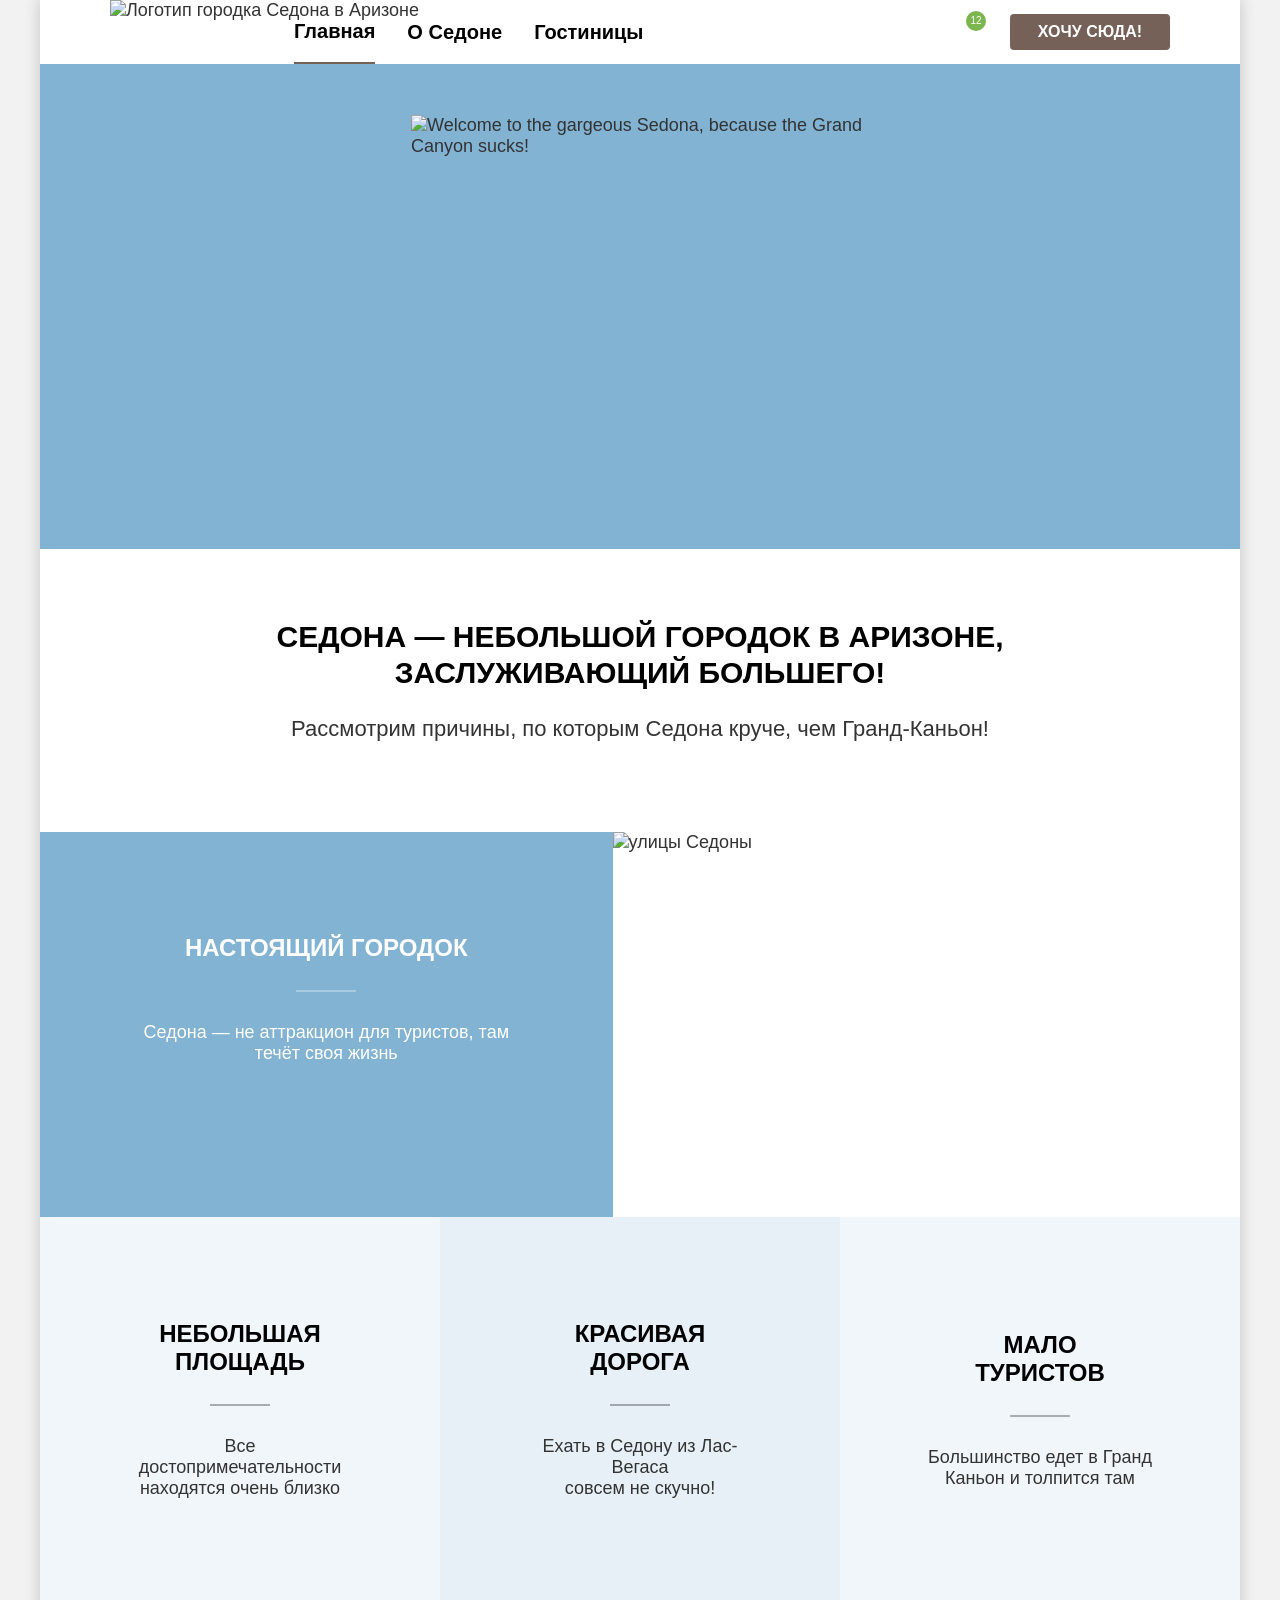
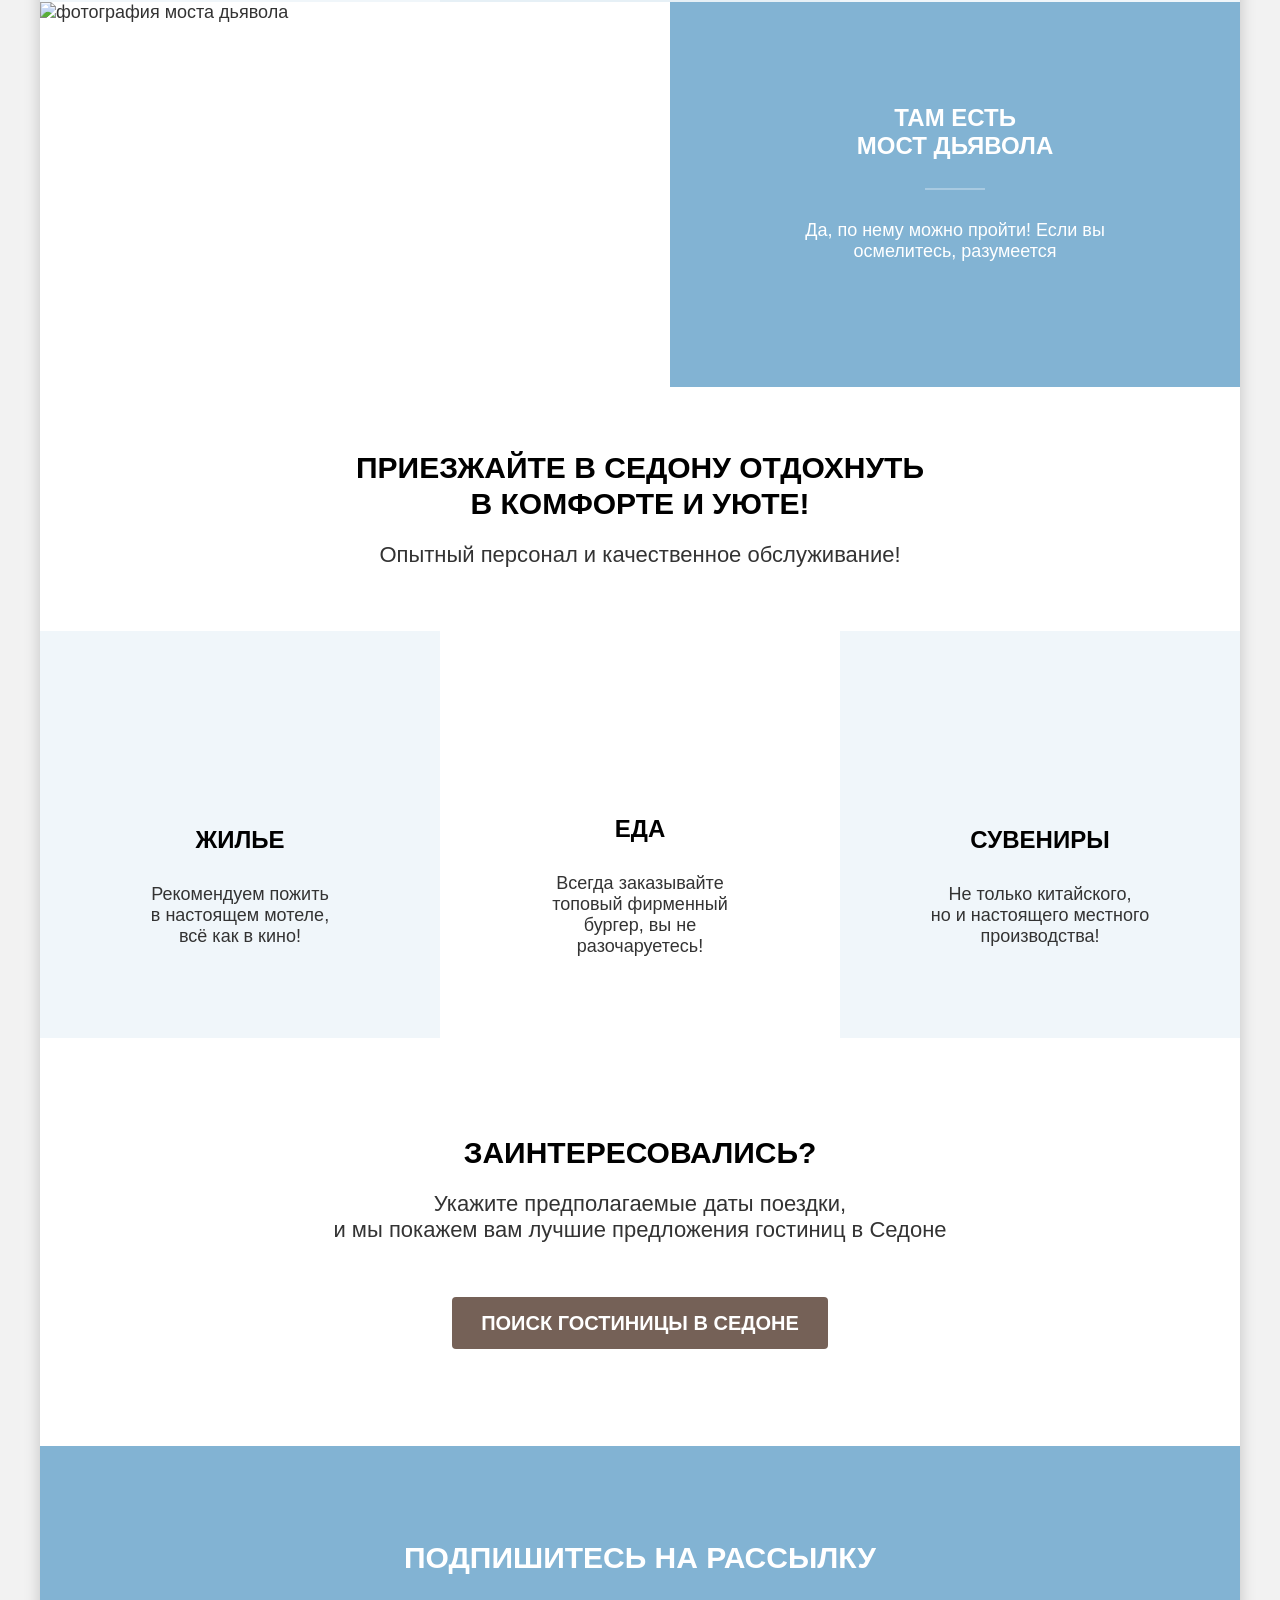
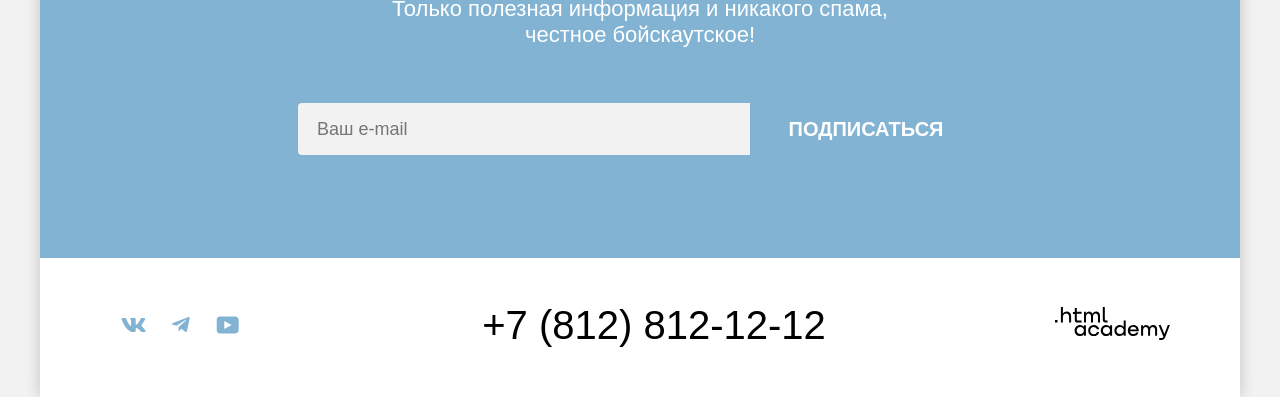
==== commit be403ad1: "Исправляет тултип" ====
--- a/index.html
+++ b/index.html
@@ -169,7 +169,8 @@
           <section class="logo">
             <h3 class="visually-hidden">Лого школы</h3>
             <a class="school-logo" href="https://htmlacademy.ru">
-              <svg xmlns="http://www.w3.org/2000/svg" role="img" aria-label="Логотип Академии" width="115" height="33" fill="currentColor" viewBox="0 0 115 33">
+              <svg xmlns="http://www.w3.org/2000/svg" role="img" aria-label="Логотип Академии" width="115" height="33"
+                fill="currentColor" viewBox="0 0 115 33">
                 <g clip-path="url(#a)">
                   <path
                     d="M0 12.9v2.6h2.5v-2.6zM11.6 4.5Q9.2 4.6 8 6.2h-.1V0h-2v15.5h2v-5.3c0-2.1 1.3-3.6 3.3-3.6 1.8 0 2.9 1.4 2.9 3.2v5.7h2V9.4c.1-3-1.8-4.9-4.5-4.9M26.6 4.8h-4.8V1.1h-2v3.8h-1.9v2h1.9v6q0 2.6 2.7 2.7h4.1v-2h-3.7q-1 0-1.1-1.1V6.8h4.8zM41.1 4.6q-2.5 0-3.5 2.1h-.1a4 4 0 0 0-3.4-2.1Q32 4.8 31 6.4h-.1V4.8H29v10.6h2V10c0-2 1-3.5 2.6-3.5q2.3.1 2.4 2.6v6.3h2V9.8c0-2.4 1.4-3.3 2.6-3.3q2.3.1 2.4 2.6v6.3h2V8.9c.1-2.5-1.4-4.3-3.9-4.3M47.8 12.7q0 2.6 2.8 2.7h2v-2h-1.7q-1 0-1.1-1.1V0h-2zM28.9 19.7a5 5 0 0 0-3.9-1.8c-3.1 0-5.4 2.3-5.4 5.6s2.3 5.6 5.4 5.6q2.7-.1 3.8-1.9h.1v1.6h2V18.2h-2zm-3.6 7.4a3.5 3.5 0 0 1-3.6-3.6c0-2 1.4-3.6 3.6-3.6s3.6 1.6 3.6 3.6c0 1.9-1.4 3.6-3.6 3.6M44.2 22c-.5-2.4-2.6-4.1-5.4-4.1a5.4 5.4 0 0 0-5.6 5.6c0 3.1 2.2 5.6 5.6 5.6 2.8 0 4.9-1.8 5.4-4.2h-2.1a3.4 3.4 0 0 1-3.3 2.3 3.5 3.5 0 0 1-3.6-3.6c0-2 1.4-3.6 3.6-3.6q2.5.2 3.3 2.2h2.1zM55.1 19.7a5 5 0 0 0-3.9-1.8c-3.1 0-5.4 2.3-5.4 5.6s2.3 5.6 5.4 5.6q2.7-.1 3.8-1.9h.1v1.6h2V18.2h-2zm-3.6 7.4a3.5 3.5 0 0 1-3.6-3.6c0-2 1.4-3.6 3.6-3.6s3.6 1.6 3.6 3.6c0 1.9-1.5 3.6-3.6 3.6M68.7 19.8a5 5 0 0 0-3.9-1.9c-3.1 0-5.4 2.3-5.4 5.6s2.2 5.6 5.4 5.6q2.6-.1 3.8-1.8h.1v1.5h2V13.4h-2zm-3.6 7.3a3.5 3.5 0 0 1-3.6-3.6c0-2 1.4-3.6 3.6-3.6s3.6 1.6 3.6 3.6c-.1 2-1.5 3.6-3.6 3.6M78.3 17.9a5.4 5.4 0 0 0-5.5 5.6c0 3 2.1 5.6 5.5 5.6 2.5 0 4.5-1.3 5.2-3.6h-2.1q-.8 1.6-3 1.6c-1.9 0-3.3-1.3-3.4-2.9h8.8c.2-3.6-2-6.3-5.5-6.3m0 1.9q2.7.1 3.3 2.6h-6.5a3 3 0 0 1 3.2-2.6M98.2 17.9a4 4 0 0 0-3.6 2h-.1q-1-1.9-3.4-2-2.2 0-3.1 1.8v-1.5h-1.9v10.6h2v-5.4q.1-3.2 2.6-3.5 2.3.1 2.4 2.6v6.3h2v-5.6c0-2.4 1.4-3.3 2.6-3.3q2.3.1 2.4 2.6v6.3h2v-6.5c.1-2.6-1.4-4.4-3.9-4.4M109.4 27l-3.6-8.9h-2.2l4.8 11.6q-.3 1.3-1.7 1.2h-2.5v2h2.5q2.6 0 3.5-2.6l4.7-12.2h-2.1z" />
@@ -194,69 +195,68 @@
           <div class="form-header">
             <h2>Поиск гостиницы в Седоне</h2>
           </div>
-
           <form class="search-hotel" id="hotel-search" action="https://echo.htmlacademy.ru/" method="post">
             <div class="form-group row checkinn">
               <label for="check-in">Дата Заезда:</label>
               <div class="input-wrapper-chekin">
-                <input name="chekin" class="custom-date" type="text" id="check-in" value="27 апреля 2020" placeholder="Укажите дату" required>
+                <input name="chekin" class="custom-date" type="text" id="check-in" value="27 апреля 2020"
+                  placeholder="Укажите дату" required>
                 <span class="error-msg" id="check-in-error">Мы не можем отправить вас в прошлое.</span>
               </div>
             </div>
             <div class="form-group row checkoutt">
               <label for="check-out">Дата Выезда:</label>
               <div class="input-wrapper">
-                <input name="chekout" class="custom-date" type="text" value="1 сентября 2023" id="check-out" placeholder="Укажите дату" required>
+                <input name="chekout" class="custom-date" type="text" value="1 сентября 2023" id="check-out"
+                  placeholder="Укажите дату" required>
                 <span class="success-msg">На эти даты есть свободные номера. Пока есть.</span>
               </div>
             </div>
-
             <div class="form-group guests-row people">
               <div class="guests-counter guests-adults">
                 <label for="adults-count" class="search-form-label">Взрослые:</label>
                 <div class="counter-controls">
                   <button type="button" class="minus">
-                    <svg width="14" height="14" viewBox="0 0 14 2" fill="currentColor" xmlns="http://w3.org">
+                    <svg width="14" height="14" viewBox="0 0 14 2" fill="currentColor"
+                      xmlns="http://www.w3.org/2000/svg">
                       <path d="M0 0L0 2L14 2V0L0 0Z" />
                     </svg>
                   </button>
                   <input type="number" id="adults-count" name="adults" value="2" min="1" required>
                   <button type="button" class="plus">
-                    <svg width="14" height="14" viewBox="0 0 14 14" fill="currentColor" xmlns="http://w3.org">
+                    <svg width="14" height="14" viewBox="0 0 14 14" fill="currentColor"
+                      xmlns="http://www.w3.org/2000/svg">
                       <path d="M14 6H8V0H6V6H0V8H6V14H8V8H14V6Z" />
                     </svg>
                   </button>
                 </div>
               </div>
-
               <div class="guests-counter guests-children">
                 <div class="label-with-info">
                   <label for="children-count" class="search-form-label">Дети:</label>
                   <div class="info-icon">
-                    <button class="visually-hidden">Важная информация</button>
-                    <span class="info-icon-letter">i</span>
-                    <div class="tooltip">
-                      Укажите количество детей, которые будут с вами, возраст которых от 6 до 18 лет. Дети до 6 лет
-                      размещаются бесплатно.
-                    </div>
+                    <button type="button" class="tooltip-btn" data-tooltip="Укажите количество детей, которые будут с вами, возраст которых от 6 до 18 лет. Дети до 6 лет
+                      размещаются бесплатно.">i</button>
+                    <span class="visually-hidden">Важная информация</span>
                   </div>
                 </div>
                 <div class="counter-controls">
                   <button type="button" class="minus">
-                    <svg width="14" height="14" viewBox="0 0 14 2" fill="currentColor" xmlns="http://w3.org">
+                    <svg width="14" height="14" viewBox="0 0 14 2" fill="currentColor"
+                      xmlns="http://www.w3.org/2000/svg">
                       <path d="M0 0L0 2L14 2V0L0 0Z" />
                     </svg>
                   </button>
                   <input type="number" id="children-count" name="children" value="2" min="0">
                   <button type="button" class="plus">
-                    <svg width="14" height="14" viewBox="0 0 14 14" fill="currentColor" xmlns="http://w3.org">
+                    <svg width="14" height="14" viewBox="0 0 14 14" fill="currentColor"
+                      xmlns="http://www.w3.org/2000/svg">
                       <path d="M14 6H8V0H6V6H0V8H6V14H8V8H14V6Z" />
                     </svg>
                   </button>
                 </div>
               </div>
             </div>
-
             <button type="submit" class="submit-btn">Найти</button>
           </form>
         </section>
--- a/style/style.css
+++ b/style/style.css
@@ -411,6 +411,7 @@
 .subscribe {
   box-sizing: border-box;
   background-image: url("../images/blur/background-subscribe.jpg");
+  background-color: #82b3d3;
   background-repeat: no-repeat;
   text-align: center;
   padding: 94px 258px 103px;
@@ -418,6 +419,7 @@
 }
 
 .subscribe-catalog {
+  background-color: transparent;
   background-image: none;
   padding: 115px 258px 103px;
 }
@@ -469,12 +471,13 @@
   font-family: "PT Sans",sans-serif;
   flex-grow: 1;
   padding: 0 19px;
-  border: 1px solid #ccc;
   border-right: none;
   border-radius: 4px 0 0 4px;
+  border: none;
   outline: none;
   font-size: 18px;
   box-sizing: border-box;
+  background-color: #f2f2f2;
 }
 
 .newsletter-button {
@@ -524,14 +527,17 @@
 .footer-contacts-address-phone {
   font-family: "PT Sans", sans-serif;
   font-size: 40px;
-  line-height: 36px;
+  line-height: 40px;
   color:#000;
+  padding-left: 2px;
+
 }
 
 .inner-header {
   background-image: url("../images/blur/back-filter.jpg");
+  background-color: #82b3d3;
   background-size: cover;
-  padding: 36px 70px 60px 70px;
+  padding: 36px 70px 63px 70px;
 }
 
 .inner-header-title {
@@ -549,19 +555,13 @@
   flex-wrap: wrap;
 }
 
-.breadcrumbs:hover {
-  opacity: 60%;
-}
-
-.breadcrumbs:active {
-  opacity: 30%;
-}
-
-.breadcrumbs:focus {
-  color: rgba(255, 255, 255, 1);
-}
-
 .breadcrumbs-link-main {
+  position: relative;
+}
+
+.breadcrumbs-link-main::before {
+  position: absolute;
+  content: "";
   display: inline-block;
   background-image: url("../images/icon/home.svg");
   background-repeat: no-repeat;
@@ -569,9 +569,11 @@
   width: 13px;
   height: 15px;
   padding-right: 10px;
+  top: 2px;
 }
 
 .breadcrumbs-link-main::after {
+  position: absolute;
   background-image: url("../images/icon/right.arrow.svg");
   background-repeat: no-repeat;
   width: 8px;
@@ -579,6 +581,20 @@
   content: "";
   margin-left: 23px;
   display: block;
+  pointer-events: none;
+  top: 2px;
+}
+
+.breadcrumbs-link-main:hover::before {
+  opacity: 60%;
+}
+
+.breadcrumbs-link-main:active::before {
+  opacity: 30%;
+}
+
+.breadcrumbs-link-main:hover::after {
+  opacity: 1;
 }
 
 .breadcrumbs-link {
@@ -586,7 +602,19 @@
   font-weight: 400;
   font-size: 16px;
   line-height: 21px;
-  padding-left: 18px;
+  margin-left: 42px;
+}
+
+.breadcrumbs-link:hover {
+  opacity: 60%;
+}
+
+.breadcrumbs-link:active {
+  opacity: 30%;
+}
+
+.breadcrumbs-link:focus {
+  color: rgba(255, 255, 255, 1);
 }
 
 .catalog-filter-group {
@@ -596,9 +624,9 @@
   width: 150px;
   padding: 0;
   border: none;
-  margin-right:70px;
-  margin-left:0;
-  margin-top:1px;
+  margin-right: 67px;
+  margin-left: 0;
+  margin-top: 1px;
 }
 
 .catalog-filter-title {
@@ -606,7 +634,7 @@
   font-size: 20px;
   line-height: 27px;
   margin-bottom: 26px;
-  margin-top:0;
+  margin-top: 0;
   color: #fff;
   padding-left:0;
 }
@@ -617,7 +645,7 @@
   display: flex;
   flex-direction: column;
   justify-content: space-between;
-  margin-bottom:9px;
+  margin-bottom: 8px;
 }
 
 .catalog-products {
@@ -653,10 +681,6 @@
   border-width: 0;
 }
 
-.button:disabled {
-  background-color: rgba(229, 229, 229, 1);
-}
-
 .button-reset {
   background-color: rgba(0, 0, 0, 0);
   width: 191px;
@@ -666,13 +690,11 @@
 }
 
 .button-go:hover,
-.product-card-button:hover,
 .newsletter-button:hover {
  background-color: #68a2ca;
 }
 
 .button-go:focus,
-.product-card-button:focus,
 .newsletter-button:focus {
  background-color: #68a2ca;
 }
@@ -688,7 +710,6 @@
 }
 
 .button-go:active,
-.product-card-button:active,
 .button-on:active,
 .navigation-button:active,
 .button-reset:active,
@@ -699,6 +720,7 @@
 
 .button-reset:disabled {
   opacity: 10%;
+  background-color: rgba(0, 0, 0, 0);
 }
 
 .price-filter {
@@ -710,6 +732,7 @@
 .form-price {
   width: 288px;
   align-self: flex-start;
+  margin-left: 2px;
 }
 
 .range {
@@ -781,6 +804,10 @@
   margin-top:5px;
 }
 
+input[type="number"] {
+  -moz-appearance: textfield;
+}
+
 .input::-webkit-inner-spin-button,
 .input::-webkit-outer-spin-button {
   -webkit-appearance: none;
@@ -938,10 +965,21 @@
   padding: 8px 0;
 }
 
-.option:hover,
 .navigation-button:hover,
 .search:hover {
   background-color: #615048;
+}
+
+.option:active{
+  background-color: #756157;
+  color: rgba(255, 255, 255, 0.3);
+}
+.option:focus {
+  background-color: #615048;
+}
+
+.button:disabled {
+  background-color: rgba(229, 229, 229, 1);
 }
 
 .options-card {
@@ -1053,6 +1091,7 @@
   appearance: none;
   font-family: "PT Sans", sans-serif;
   color: #333;
+  background-color: #fff;
 }
 
 .catalog-filter-item-checkbox,
@@ -1066,14 +1105,16 @@
 
 .checkbox-label,
 .radio-label {
-  margin-bottom: 13px;
+  margin-bottom: 12px;
 }
 
 .checkbox-input,
 .radio-input  {
-  width: 31px;
-  height: 17px;
+  width: 20px;
+  height: 20px;
   margin:0;
+  margin-right: 10px;
+  margin-bottom: -4px;
   appearance: none;
   cursor:pointer
 }
@@ -1098,6 +1139,18 @@
 
 .radio-input:checked:after{
   background-image: url("../images/icon/radio.svg");
+}
+
+.checkbox-input:focus {
+  outline: 3px solid #82b3d3;
+  border-radius: 5px;
+  outline-offset: 0;
+}
+
+.radio-input:focus {
+  outline: 3px solid #82b3d3;
+  border-radius: 10px;
+  outline-offset: 0;
 }
 
 .modal-container {
@@ -1128,8 +1181,8 @@
 .modal-close-button {
   position: absolute;
   padding: 0;
-  top: 63px;
-  right: 50px;
+  top: 62px;
+  right: 51px;
   width: 52px;
   height: 52px;
   background-color: #f2f2f2;
@@ -1241,7 +1294,8 @@
   width: 440px;
 }
 
-.error-msg, .success-msg {
+.error-msg,
+.success-msg {
   display: block;
   font-family: "PT Sans",sans-serif;
   font-size: 14px;
@@ -1374,52 +1428,62 @@
   margin-right: 12px;
 }
 
-.info-icon {
+.tooltip-btn {
   width: 25px;
   height: 25px;
   background-color: #83b3d3;
   border-radius: 50%;
   color: white;
-  display: flex;
   align-items: center;
-  justify-content: center;
   font-size: 14px;
   font-family: sans-serif;
+  position: relative;
   cursor: pointer;
-  position: relative;
-}
-
-.tooltip {
-  visibility: hidden;
+  display: inline-block;
+  border: none;
+}
+
+.tooltip-btn::after {
+  content: attr(data-tooltip);
+  position: absolute;
   width: 212px;
   background-color: rgba(51, 51, 51, 1);
   color: #fff;
   text-align: left;
   padding: 23px 22px;
   border-radius: 13px;
-  position: absolute;
   z-index: 1;
-  top: 39px;
+  top: 37px;
   left: 50%;
   transform: translateX(-50%);
   font-size: 16px;
   line-height: 20px;
   font-family: "PT Sans",sans-serif;
   box-shadow: 0 10px 20px rgba(0,0,0,0.2);
-}
-
-.tooltip::after {
+  visibility: hidden;
+}
+
+.tooltip-btn::before {
   content: "";
   position: absolute;
-  bottom: 100%;
-  left: 50%;
-  margin-left: -9px;
-  border-width: 9px;
+  transform: translateX(-50%);
+  border-width: 10px;
   border-style: solid;
-  border-color: transparent transparent #333333 transparent;
-}
-
-.info-icon:hover .tooltip {
+  border-color: transparent transparent #333;
+  pointer-events: none;
+  transition: opacity 0.2s ease-in-out;
+  z-index: 5;
+  top: 18px;
+  visibility: hidden;
+}
+
+.tooltip-btn:hover::after,
+.tooltip-btn:hover::before {
+  visibility: visible;
+}
+
+.tooltip-btn:focus::after,
+.tooltip-btn:focus::before {
   visibility: visible;
 }
 
@@ -1443,16 +1507,16 @@
 }
 
 .submit-btn:active{
-  color: rgba(255, 255, 255, 0.3)
+  color: rgba(255, 255, 255, 0.3);
 }
 
 .footer-contacts-address-phone:hover,
 .footer-contacts-address-phone:focus {
-  color: rgba(117, 97, 87, 1)
+  color: rgba(117, 97, 87, 1);
 }
 
 .footer-contacts-address-phone:active {
-  color: rgba(117, 97, 87, 0.3)
+  color: rgba(117, 97, 87, 0.3);
 }
 
 .pagination-link:hover,
@@ -1493,6 +1557,11 @@
   opacity: 0.3;
 }
 
+.radio-input:after:focus {
+  outline: 3px solid #83b3d3;
+}
+
+
 .radio-input:disabled,
 .checkbox-input:disabled {
   opacity: 0.3;
@@ -1525,6 +1594,7 @@
 
 .school-logo {
   color: #000;
+  padding-top: 2px;
 }
 
 .school-logo:hover {
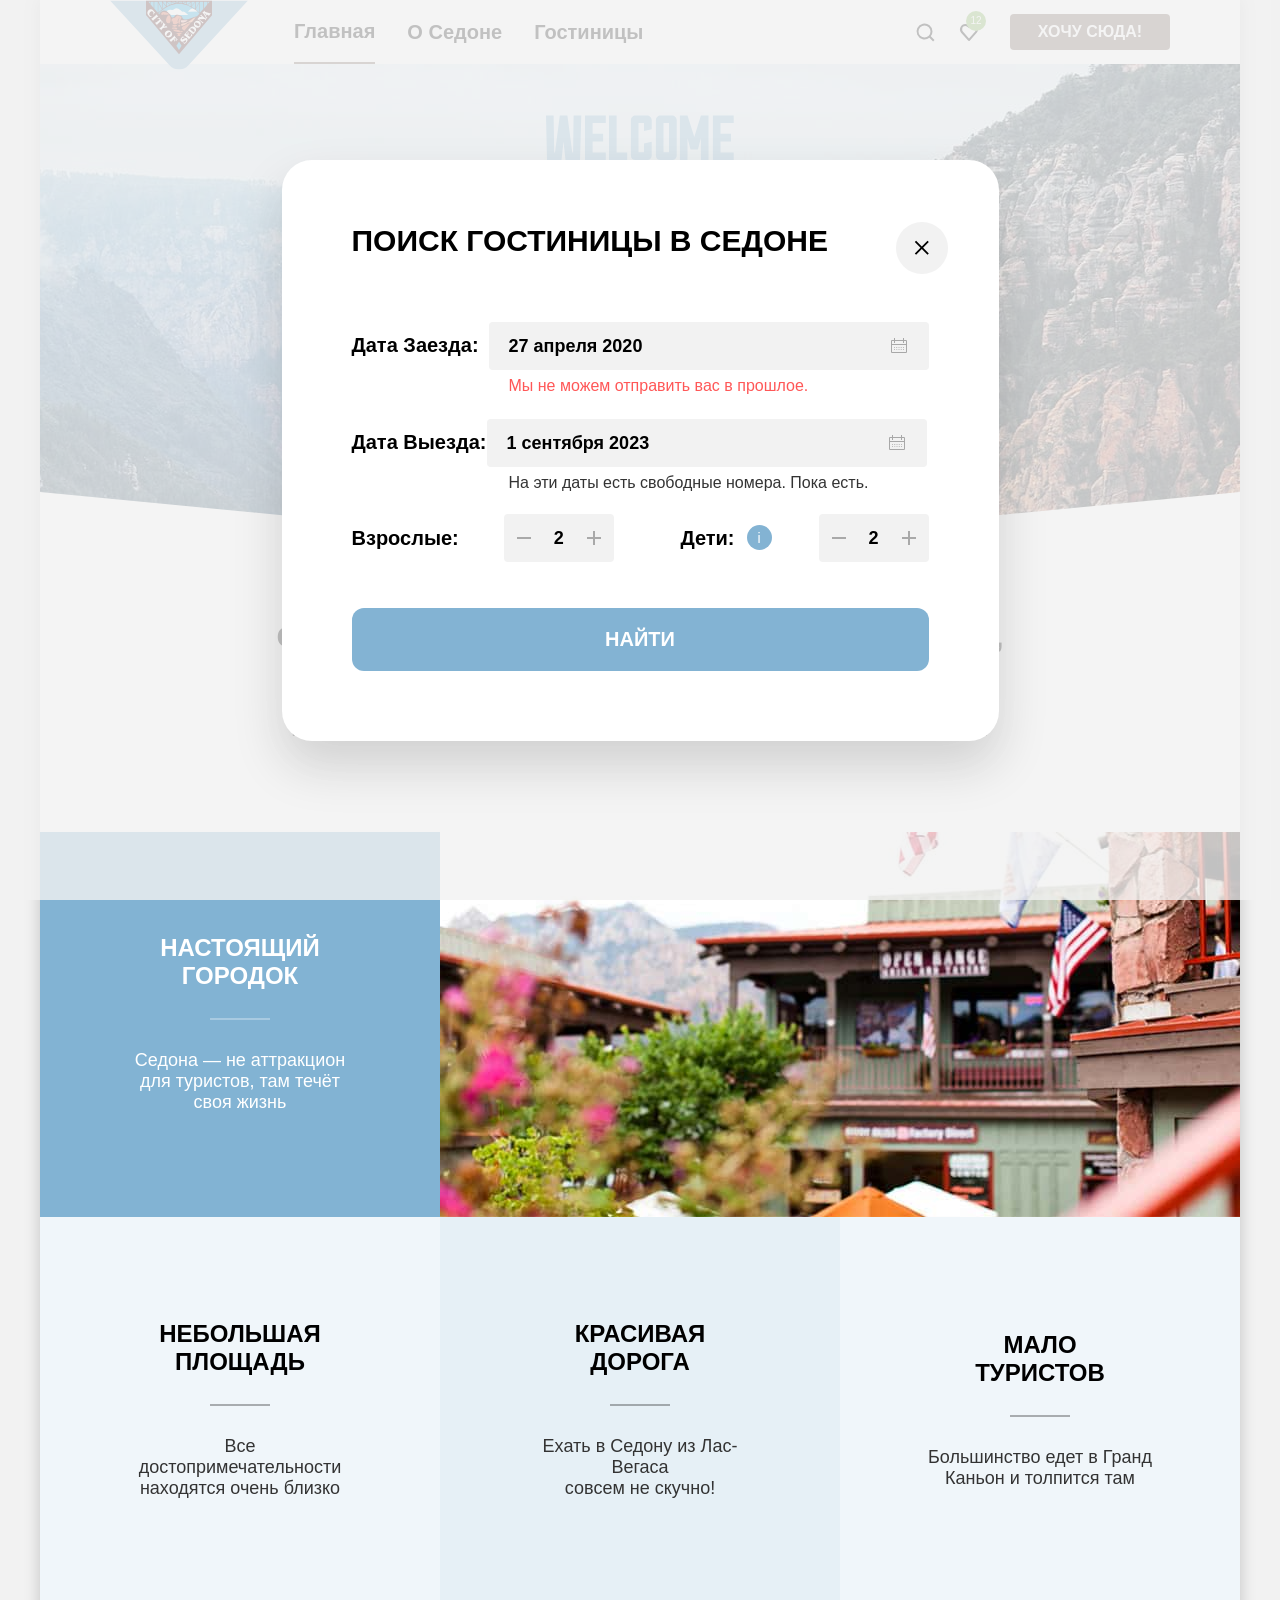
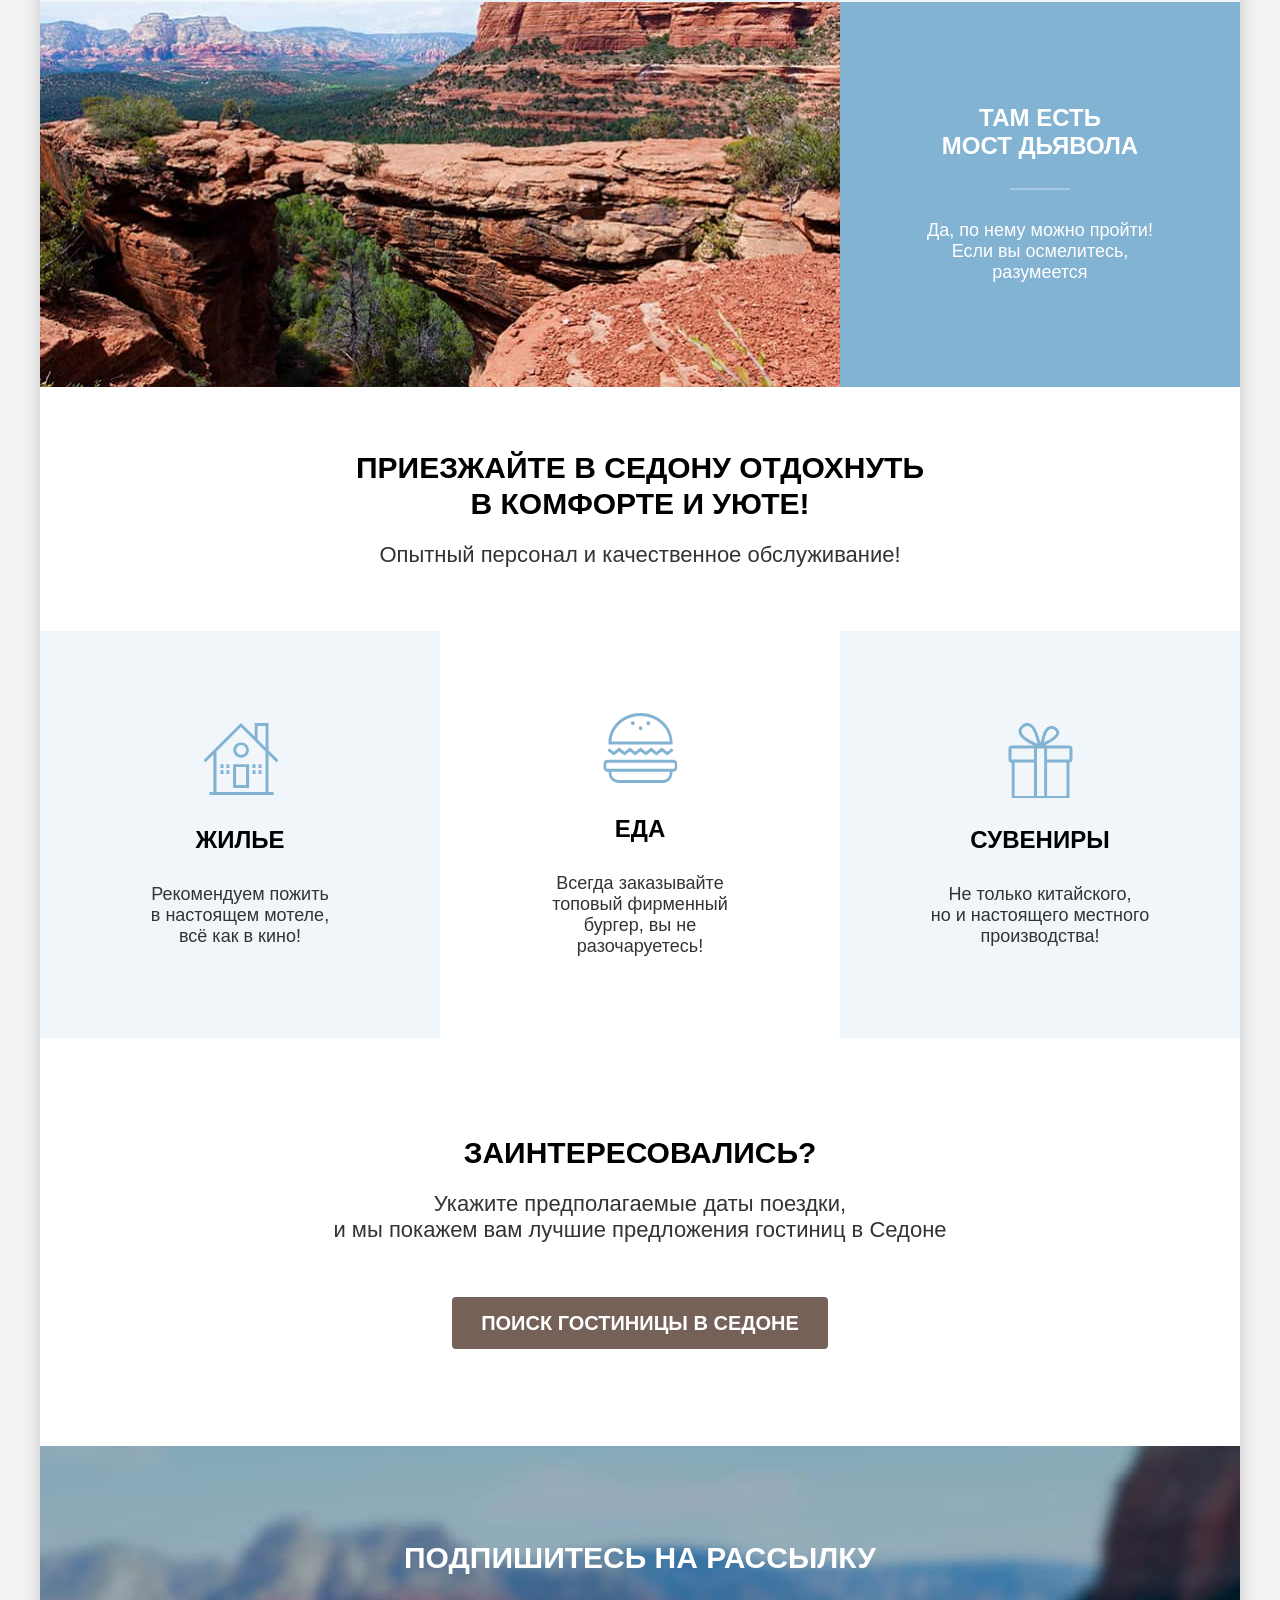
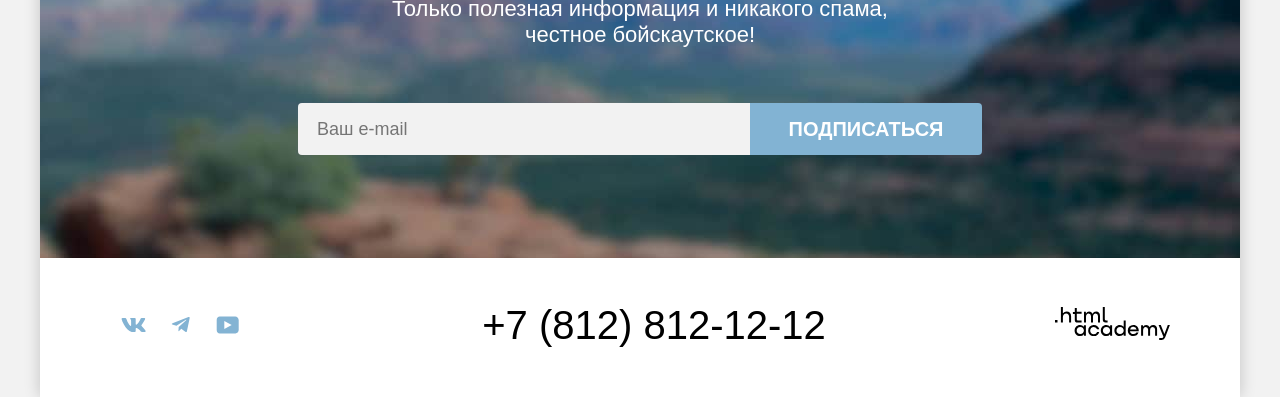
==== commit 841104ce: "Добавляет атрибуты для авто проверки" ====
--- a/index.html
+++ b/index.html
@@ -10,7 +10,7 @@
 
   <body>
     <div class="container">
-      <header class="page-header">
+      <header class="page-header" data-test="header">
         <a class="logotype" href="index.html"><img class="page-header-logo" src="images/logo/logo-sedona.svg"
             width="138" height="70" alt="Логотип городка Седона в Аризоне"></a>
         <nav class="navigation">
@@ -45,13 +45,13 @@
         </nav>
         <a class="navigation-button button" href="#">Хочу сюда!</a>
       </header>
-      <main class="main-index">
-        <section class="hero">
+      <main class="main-index" data-test="main">
+        <section class="hero" data-test="hero">
           <h1 class="visually-hidden">Городок Седона в Аризоне</h1>
           <img class="main-logo" src="images/logo/logo-welcome.svg" width="458" height="352"
             alt="Welcome to the gargeous Sedona, because the Grand Canyon sucks!">
         </section>
-        <section class="advantages-photo">
+        <section class="advantages-photo" data-test="advantages">
           <div class="main">
             <h2 class="main-title">Седона — небольшой городок в аризоне, заслуживающий большего!</h2>
             <p class="main-description">Рассмотрим причины, по которым Седона круче, чем Гранд-Каньон!</p>
@@ -86,7 +86,7 @@
             </li>
           </ul>
         </section>
-        <section class="services">
+        <section class="services" data-test="service">
           <div class="main-serv">
             <h2 class="main-title serv">Приезжайте в седону отдохнуть<br> в комфорте и уюте!</h2>
             <p class="main-description serv">Опытный персонал и качественное обслуживание!</p>
@@ -106,7 +106,7 @@
             </li>
           </ul>
         </section>
-        <section class="booking">
+        <section class="booking" data-test="search">
           <h2 class="main-title">Заинтересовались?</h2>
           <p class="booking-description">Укажите предполагаемые даты поездки,<br>и мы покажем вам лучшие предложения
             гостиниц
@@ -186,8 +186,8 @@
         </section>
       </footer>
     </div>
-    <div class="modal-container modal-container-close">
-      <div class="modal modal-search">
+    <div class="modal-container">
+      <div class="modal modal-search" data-test="modal">
         <button class="modal-close-button">
           <span class="visually-hidden">Закрыть</span>
         </button>
--- a/style/style.css
+++ b/style/style.css
@@ -45,7 +45,7 @@
   font-family: "PT Sans", sans-serif;
   font-size: 18px;
   line-height: 21px;
-  color: #333;
+  color: #333333;
   background-color: #f2f2f2;
   min-height: 100%;
   min-width: 1200px;
@@ -61,7 +61,7 @@
 
 .logotype {
   position: absolute;
-  top:0;
+  top: 0;
   left: 70px;
   z-index: 1;
 }
@@ -72,7 +72,7 @@
   font-size: 16px;
   line-height: 20px;
   text-transform: uppercase;
-  color: #fff;
+  color: #ffffff;
   text-align: center;
   box-sizing: border-box;
   border-radius: 4px;
@@ -86,7 +86,7 @@
   flex-grow: 1;
 }
 
-.navigation-item{
+.navigation-item {
   text-decoration: none;
   padding: 0 16px;
 }
@@ -110,15 +110,23 @@
   font-family: "PT Sans", sans-serif;
   font-size: 20px;
   line-height: 24px;
-  color: #000;
+  color: #000000;
   font-weight: 700;
   text-align: center;
   background-color: #ffffff;
-  padding-bottom: 19px
+  padding-bottom: 19px;
 }
 
 .current {
-  border-bottom: 2px solid #756257 ;
+  border-bottom: 2px solid #756257;
+}
+
+.navigation-link:hover {
+  opacity: 60%;
+}
+
+.navigation-link:active {
+  opacity: 30%;
 }
 
 .navigation-button {
@@ -143,6 +151,16 @@
 .navigation-link-favorites {
   background-image: url("../images/icon/favorite.svg");
   position: relative;
+}
+
+.navigation-link-favorites:hover,
+.navigation-link-search:hover {
+  opacity: 60%;
+}
+
+.navigation-link-favorites:active,
+.navigation-link-search:active {
+  opacity: 30%;
 }
 
 .favorite-number {
@@ -155,11 +173,11 @@
   text-decoration: none;
   min-width: 20px;
   height: 20px;
-  font-family: "PT Sans",sans-serif;
+  font-family: "PT Sans", sans-serif;
   display: block;
   position: absolute;
   top: 11px;
-  left:19px;
+  left: 19px;
 }
 
 .hero {
@@ -167,7 +185,7 @@
   width: 1200px;
   height: 485px;
   background-repeat: no-repeat;
-  background-color: #82b3d3;
+  background-color: rgb(55 89 111);
   position: relative;
 }
 
@@ -178,8 +196,8 @@
   width: 1200px;
   height: 57px;
   position: absolute;
-  left:0;
-  top:428px;
+  left: 0;
+  top: 428px;
 }
 
 .main-logo {
@@ -195,7 +213,7 @@
 }
 
 .main-index {
-    flex-grow: 1;
+  flex-grow: 1;
 }
 
 .main-serv {
@@ -207,7 +225,7 @@
   line-height: 36px;
   font-weight: 700;
   text-align: center;
-  color: #000;
+  color: #000000;
   text-transform: uppercase;
   margin-bottom: 25px;
   margin-top: 0;
@@ -217,7 +235,7 @@
   margin-bottom: 20px;
 }
 
-.advantages-photo{
+.advantages-photo {
   position: relative;
 }
 
@@ -226,7 +244,7 @@
   line-height: 26px;
   font-weight: 400;
   text-align: center;
-  color: #333;
+  color: #333333;
   margin: 0;
 }
 
@@ -239,11 +257,11 @@
   justify-content: center;
 }
 
-.advantages-item:nth-child(odd){
+.advantages-item:nth-child(odd) {
   background-color: rgba(131, 179, 211, 0.2);
 }
 
-.advantages-item:nth-child(even){
+.advantages-item:nth-child(even) {
   background-color: rgba(131, 179, 211, 0.12);
 }
 
@@ -266,7 +284,7 @@
   color: rgba(255, 255, 255, 1);
   font-size: 24px;
   line-height: 28px;
-  margin-top:0;
+  margin-top: 0;
   padding-bottom: 30px;
 }
 
@@ -338,12 +356,12 @@
   justify-content: center;
 }
 
-.services-item:nth-child(odd){
+.services-item:nth-child(odd) {
   background-color: rgba(131, 179, 211, 0.12);
 }
 
 .container {
-  background-color: #fff;
+  background-color: #ffffff;
   width: 1200px;
   margin-left: auto;
   margin-right: auto;
@@ -362,7 +380,7 @@
   padding-top: 103px;
   margin: 0 0 30px;
   position: relative;
-  color: #000;
+  color: #000000;
 }
 
 .services-title::before {
@@ -380,16 +398,16 @@
   background-image: url("../images/icon/icon-house.svg");
 }
 
-.services-title.gifts::before{
+.services-title.gifts::before {
   background-image: url("../images/icon/icon-gift.svg");
 }
 
-.services-title.food::before{
+.services-title.food::before {
   background-image: url("../images/icon/icon-food.svg");
 }
 
 .services-description {
-  margin:0;
+  margin: 0;
 }
 
 .booking {
@@ -400,7 +418,7 @@
 }
 
 .booking-description {
-  margin:0;
+  margin: 0;
   font-size: 22px;
   line-height: 26px;
   margin-bottom: 54px;
@@ -411,7 +429,7 @@
 .subscribe {
   box-sizing: border-box;
   background-image: url("../images/blur/background-subscribe.jpg");
-  background-color: #82b3d3;
+  background-color: rgb(55 89 111);
   background-repeat: no-repeat;
   text-align: center;
   padding: 94px 258px 103px;
@@ -434,10 +452,10 @@
 }
 
 .subscribe-title-catalog {
-  color: #000;
-}
-
-.subscribe-description{
+  color: #000000;
+}
+
+.subscribe-description {
   font-family: "PT Sans", sans-serif;
   color: rgba(255, 255, 255, 1);
   font-size: 22px;
@@ -446,7 +464,7 @@
 }
 
 .subscribe-description-catalog {
-  color: #333;
+  color: #333333;
 }
 
 .form {
@@ -468,7 +486,7 @@
 }
 
 .field {
-  font-family: "PT Sans",sans-serif;
+  font-family: "PT Sans", sans-serif;
   flex-grow: 1;
   padding: 0 19px;
   border-right: none;
@@ -498,17 +516,32 @@
   width: 115px;
   height: 33px;
   display: block;
-}
-
-.social-list{
+  color: #000000;
+  padding-top: 2px;
+}
+
+.school-logo:hover {
+  color: #756157;
+}
+
+.school-logo:focus {
+  color: #756157;
+}
+
+.school-logo:active {
+  color: rgba(117, 97, 87, 0.3);
+}
+
+.social-list {
   display: flex;
   max-width: 200px;
 }
 
 .social-link {
- display: block;
- width: 47px;
- position: relative;
+  display: block;
+  width: 47px;
+  position: relative;
+  color: #83b3d3;
 }
 
 .footer-social {
@@ -528,7 +561,7 @@
   font-family: "PT Sans", sans-serif;
   font-size: 40px;
   line-height: 40px;
-  color:#000;
+  color: #000000;
   padding-left: 2px;
 
 }
@@ -541,16 +574,16 @@
 }
 
 .inner-header-title {
-  font-family: "PT Sans",sans-serif;
-  color: #fff;
+  font-family: "PT Sans", sans-serif;
+  color: #ffffff;
   font-size: 60px;
   line-height: 77px;
   margin-top: 0;
-  margin-bottom:6px;
+  margin-bottom: 6px;
 }
 
 .breadcrumbs {
-  color:#fff;
+  color: #ffffff;
   display: flex;
   flex-wrap: wrap;
 }
@@ -598,7 +631,7 @@
 }
 
 .breadcrumbs-link {
-  font-family: "PT Sans",sans-serif;
+  font-family: "PT Sans", sans-serif;
   font-weight: 400;
   font-size: 16px;
   line-height: 21px;
@@ -619,7 +652,7 @@
 
 .catalog-filter-group {
   font-family: "PT Sans", sans-serif;
-  color: #fff;
+  color: #ffffff;
   display: inline-block;
   width: 150px;
   padding: 0;
@@ -635,8 +668,8 @@
   line-height: 27px;
   margin-bottom: 26px;
   margin-top: 0;
-  color: #fff;
-  padding-left:0;
+  color: #ffffff;
+  padding-left: 0;
 }
 
 .actions {
@@ -665,11 +698,11 @@
 }
 
 .button-on {
-  background-color: #7dB54f;
+  background-color: #7db54f;
   width: 140px;
 }
 
-.button-on:hover{
+.button-on:hover {
   background-color: #6c9e42;
 }
 
@@ -686,17 +719,17 @@
   width: 191px;
   height: 36px;
   border: none;
-  color:#fff;
+  color: #ffffff;
 }
 
 .button-go:hover,
 .newsletter-button:hover {
- background-color: #68a2ca;
+  background-color: #68a2ca;
 }
 
 .button-go:focus,
 .newsletter-button:focus {
- background-color: #68a2ca;
+  background-color: #68a2ca;
 }
 
 .button-reset:hover {
@@ -706,7 +739,7 @@
 .button-reset:focus {
   outline: 3px solid #83b3d3;
   border-radius: 4px;
-  color: #fff;
+  color: #ffffff;
 }
 
 .button-go:active,
@@ -716,11 +749,6 @@
 .newsletter-button:active,
 .search:active {
   color: rgba(255, 255, 255, 0.3);
-}
-
-.button-reset:disabled {
-  opacity: 10%;
-  background-color: rgba(0, 0, 0, 0);
 }
 
 .price-filter {
@@ -795,13 +823,13 @@
   height: 48px;
   padding: 0 0 0 20px;
   border: none;
-  font-family: "PT Sans",sans-serif;
+  font-family: "PT Sans", sans-serif;
   font-weight: 700;
   font-size: 18px;
   line-height: 24px;
   background-color: #f2f2f2;
   box-sizing: border-box;
-  margin-top:5px;
+  margin-top: 5px;
 }
 
 input[type="number"] {
@@ -810,8 +838,8 @@
 
 .input::-webkit-inner-spin-button,
 .input::-webkit-outer-spin-button {
-  -webkit-appearance: none;
-  margin:0;
+ -webkit-appearance: none;
+  margin: 0;
 }
 
 .input-left {
@@ -824,7 +852,7 @@
   border-bottom-right-radius: 4px;
 }
 
-.input:hover{
+.input:hover {
   background-color: #e5e5e5;
 }
 
@@ -846,7 +874,7 @@
   line-height: 36px;
   text-transform: uppercase;
   width: 380px;
-  color: #000;
+  color: #000000;
 }
 
 .button-light::before {
@@ -870,7 +898,7 @@
   position: relative;
 }
 
-.icon-catalog{
+.icon-catalog {
   width: 46px;
   height: 45px;
   display: block;
@@ -899,7 +927,7 @@
 .product-card-list {
   text-align: center;
   display: grid;
-  grid-template-columns: repeat(auto-fill, minmax(300px,1fr));
+  grid-template-columns: repeat(auto-fill, minmax(300px, 1fr));
   gap: 20px;
   border-bottom: 1px solid #e5e5e5;
   padding-bottom: 40px;
@@ -913,7 +941,7 @@
 .product-card {
   box-sizing: border-box;
   padding: 20px;
-  padding-bottom:10px;
+  padding-bottom: 10px;
   border: 1px solid #e5e5e5;
   border-radius: 4px;
   min-height: 438px;
@@ -928,7 +956,7 @@
   font-size: 24px;
   line-height: 28px;
   text-align: left;
-  color: #000;
+  color: #000000;
 }
 
 .description-sum {
@@ -959,6 +987,19 @@
   background-color: #82b3d3;
 }
 
+.product-card-button:hover {
+  background-color: #68a2ca;
+}
+
+.product-card-button:focus {
+  background-color: #68a2ca;
+}
+
+.product-card-button:active {
+  background-color: #82b3d3;
+  color: rgba(255, 255, 255, 0.3);
+}
+
 .option {
   width: 140px;
   background-color: #756157;
@@ -970,10 +1011,15 @@
   background-color: #615048;
 }
 
-.option:active{
+.option:hover {
+  background-color: #615048;
+}
+
+.option:active {
   background-color: #756157;
   color: rgba(255, 255, 255, 0.3);
 }
+
 .option:focus {
   background-color: #615048;
 }
@@ -982,11 +1028,16 @@
   background-color: rgba(229, 229, 229, 1);
 }
 
+.button-reset:disabled {
+  opacity: 10%;
+  background-color: rgba(0, 0, 0, 0);
+}
+
 .options-card {
   display: flex;
   width: 300px;
   justify-content: space-between;
-  margin-top:auto;
+  margin-top: auto;
 }
 
 .figure {
@@ -1006,8 +1057,8 @@
   border-radius: 4px;
   border: none;
   padding: 8px 0;
-  margin-bottom:0;
-  margin-top:6px;
+  margin-bottom: 0;
+  margin-top: 6px;
 }
 
 .pagination {
@@ -1026,19 +1077,19 @@
   font-size: 20px;
   line-height: 36px;
   font-weight: 700;
-  color: #fff;
+  color: #ffffff;
   justify-content: center;
   align-items: center;
 }
 
 .pagination-current {
   background-color: #f2f2f2;
-  color: #000;
+  color: #000000;
 }
 
 .dots {
-  background-color: #fff;
-  color: #000;
+  background-color: #ffffff;
+  color: #000000;
 }
 
 .raiting-star {
@@ -1046,7 +1097,7 @@
   width: 140px;
   height: 18px;
   background-repeat: space;
-  margin-top:25px;
+  margin-top: 25px;
 }
 
 .star-4 {
@@ -1068,10 +1119,10 @@
   margin-left: 158px;
 }
 
-.select-wrapper::after{
+.select-wrapper::after {
   content: "";
   position: absolute;
-  top:50%;
+  top: 50%;
   right: 20px;
   transform: translateY(-50%);
   pointer-events: none;
@@ -1080,7 +1131,7 @@
   background-image: url("../images/icon/vector.svg");
 }
 
-.select-wrapper select{
+.select-wrapper select {
   width: 100%;
   padding: 11px 55px 12px 18px;
   font-size: 18px;
@@ -1090,12 +1141,12 @@
   cursor: pointer;
   appearance: none;
   font-family: "PT Sans", sans-serif;
-  color: #333;
-  background-color: #fff;
+  color: #333333;
+  background-color: #ffffff;
 }
 
 .catalog-filter-item-checkbox,
-.catalog-filter-item-radio{
+.catalog-filter-item-radio {
   margin-top: 5px;
   width: fit-content;
   display: flex;
@@ -1109,14 +1160,14 @@
 }
 
 .checkbox-input,
-.radio-input  {
+.radio-input {
   width: 20px;
   height: 20px;
-  margin:0;
+  margin: 0;
   margin-right: 10px;
   margin-bottom: -4px;
   appearance: none;
-  cursor:pointer
+  cursor: pointer;
 }
 
 .checkbox-input::after,
@@ -1133,11 +1184,11 @@
   background-image: url("../images/icon/ellipse.empty.svg");
 }
 
-.checkbox-input:checked:after {
+.checkbox-input:checked::after {
   background-image: url("../images/icon/checkbox.svg");
 }
 
-.radio-input:checked:after{
+.radio-input:checked::after {
   background-image: url("../images/icon/radio.svg");
 }
 
@@ -1163,6 +1214,7 @@
   background-color: rgba(242, 242, 242, 0.8);
   z-index: 2;
 }
+
 .modal-container-close {
   display: none;
 }
@@ -1194,6 +1246,21 @@
   cursor: pointer;
 }
 
+.modal-close-button:hover {
+  background-color: #e5e5e5;
+}
+
+.modal-close-button:active {
+  background-color: #e5e5e5;
+  opacity: 30%;
+  outline: none;
+}
+
+.modal-close-button:focus:not(:active) {
+  outline: 3px solid #83b3d3;
+  background-color: #e5e5e5;
+}
+
 .form-header {
   display: flex;
   justify-content: space-between;
@@ -1226,22 +1293,20 @@
 }
 
 .row label {
- width: 135px;
- font-weight: bold;
- font-size: 20px;
- line-height: 24px;
- font-family: "PT Sans", sans-serif;
- padding-bottom: 28px;
- color: rgba(0, 0, 0, 1);
+  width: 135px;
+  font-weight: bold;
+  font-size: 20px;
+  line-height: 24px;
+  font-family: "PT Sans", sans-serif;
+  padding-bottom: 28px;
+  color: rgba(0, 0, 0, 1);
 }
 
 .checkinn {
- margin-bottom: 23px;
+  margin-bottom: 23px;
 }
 
 .custom-date {
-  -webkit-appearance: none;
-  appearance: none;
   width: 370px;
   padding: 12px 50px 12px 20px;
   background-image: url("../images/icon/date.svg");
@@ -1255,7 +1320,7 @@
   background-color: rgba(242, 242, 242, 1);
   border-radius: 4px;
   border: none;
-  color: #000;
+  color: #000000;
 }
 
 .custom-date:disabled {
@@ -1269,19 +1334,6 @@
 .custom-date:focus {
   outline: 3px solid #83b3d3;
   background-color: #e6e6e6;
-}
-
-.custom-date::-webkit-calendar-picker-indicator {
-  position: absolute;
-  top:0;
-  left:0;
-  right:0;
-  bottom:0;
-  width:auto;
-  height: auto;
-  color:transparent;
-  background: transparent;
-  cursor: pointer;
 }
 
 .input-wrapper {
@@ -1297,7 +1349,7 @@
 .error-msg,
 .success-msg {
   display: block;
-  font-family: "PT Sans",sans-serif;
+  font-family: "PT Sans", sans-serif;
   font-size: 14px;
   margin-top: 5px;
   padding-left: 5px;
@@ -1311,7 +1363,7 @@
 
 .success-msg {
   color: #333333;
-  margin-left:17px;
+  margin-left: 17px;
   font-size: 16px;
 }
 
@@ -1340,7 +1392,7 @@
 }
 
 .people {
-  margin-bottom:26px;
+  margin-bottom: 26px;
 }
 
 .counter-controls {
@@ -1349,31 +1401,31 @@
   border-radius: 4px;
   align-items: center;
   justify-content: center;
-  width:110px;
+  width: 110px;
   height: 48px;
 }
 
 .counter-controls button:hover {
-  color:#000;
+  color: #000000;
 }
 
 .counter-controls input::-webkit-inner-spin-button,
 .counter-controls input::-webkit-outer-spin-button {
   -webkit-appearance: none;
-  margin:0;
-}
-
-.counter-controls input{
+  margin: 0;
+}
+
+.counter-controls input {
   width: 30px;
   border: none;
   background: transparent;
   cursor: pointer;
-  font-family: "PT Sans",sans-serif;
+  font-family: "PT Sans", sans-serif;
   font-weight: 700;
   font-size: 18px;
   line-height: 20px;
-  color: #000;
-  padding:0;
+  color: #000000;
+  padding: 0;
   text-align: center;
 }
 
@@ -1382,7 +1434,7 @@
   width: 40px;
   height: 48px;
   background: transparent;
-  border:none;
+  border: none;
   cursor: pointer;
   outline: none;
   display: flex;
@@ -1393,7 +1445,7 @@
 
 .plus:hover,
 .minus:hover {
-  color:#000000;
+  color: #000000;
 }
 
 .plus:active,
@@ -1433,7 +1485,7 @@
   height: 25px;
   background-color: #83b3d3;
   border-radius: 50%;
-  color: white;
+  color: #ffffff;
   align-items: center;
   font-size: 14px;
   font-family: sans-serif;
@@ -1448,7 +1500,7 @@
   position: absolute;
   width: 212px;
   background-color: rgba(51, 51, 51, 1);
-  color: #fff;
+  color: #ffffff;
   text-align: left;
   padding: 23px 22px;
   border-radius: 13px;
@@ -1458,8 +1510,8 @@
   transform: translateX(-50%);
   font-size: 16px;
   line-height: 20px;
-  font-family: "PT Sans",sans-serif;
-  box-shadow: 0 10px 20px rgba(0,0,0,0.2);
+  font-family: "PT Sans", sans-serif;
+  box-shadow: 0 10px 20px rgba(0, 0, 0, 0.2);
   visibility: hidden;
 }
 
@@ -1469,7 +1521,7 @@
   transform: translateX(-50%);
   border-width: 10px;
   border-style: solid;
-  border-color: transparent transparent #333;
+  border-color: transparent transparent #333333;
   pointer-events: none;
   transition: opacity 0.2s ease-in-out;
   z-index: 5;
@@ -1490,7 +1542,7 @@
 .submit-btn {
   width: 100%;
   background-color: #83b3d3;
-  color: white;
+  color: #ffffff;
   border: none;
   padding: 20px;
   font-size: 20px;
@@ -1506,7 +1558,7 @@
   background-color: #68a2ca;
 }
 
-.submit-btn:active{
+.submit-btn:active {
   color: rgba(255, 255, 255, 0.3);
 }
 
@@ -1524,7 +1576,7 @@
   background-color: #68a2ca;
 }
 
-.pagination-link:active{
+.pagination-link:active {
   color: rgba(255, 255, 255, 0.3);
 }
 
@@ -1557,7 +1609,7 @@
   opacity: 0.3;
 }
 
-.radio-input:after:focus {
+.radio-input::after:focus {
   outline: 3px solid #83b3d3;
 }
 
@@ -1571,13 +1623,14 @@
   box-shadow: 0 4px 10px rgba(0, 0, 0, 0.25);
 }
 
-.range-toggle:active,
+
 .range-toggle:focus {
-  border: 3px solid #83b3d3;
-}
-
-.social-link {
-  color: #83b3d3;
+  outline: 3px solid #83b3d3;
+}
+
+.range-toggle:active {
+  box-shadow: 0 7px 15px rgba(0, 0, 0, 0.4);
+  outline: 3px solid #83b3d3;
 }
 
 .social-link:hover {
@@ -1591,20 +1644,3 @@
 .social-link:active {
   color: rgba(104, 162, 202, 0.3);
 }
-
-.school-logo {
-  color: #000;
-  padding-top: 2px;
-}
-
-.school-logo:hover {
-  color: #756157;
-}
-
-.school-logo:focus {
-  color: #756157;
-}
-
-.school-logo:active {
-  color: rgba(117, 97, 87, 0.3);
-}
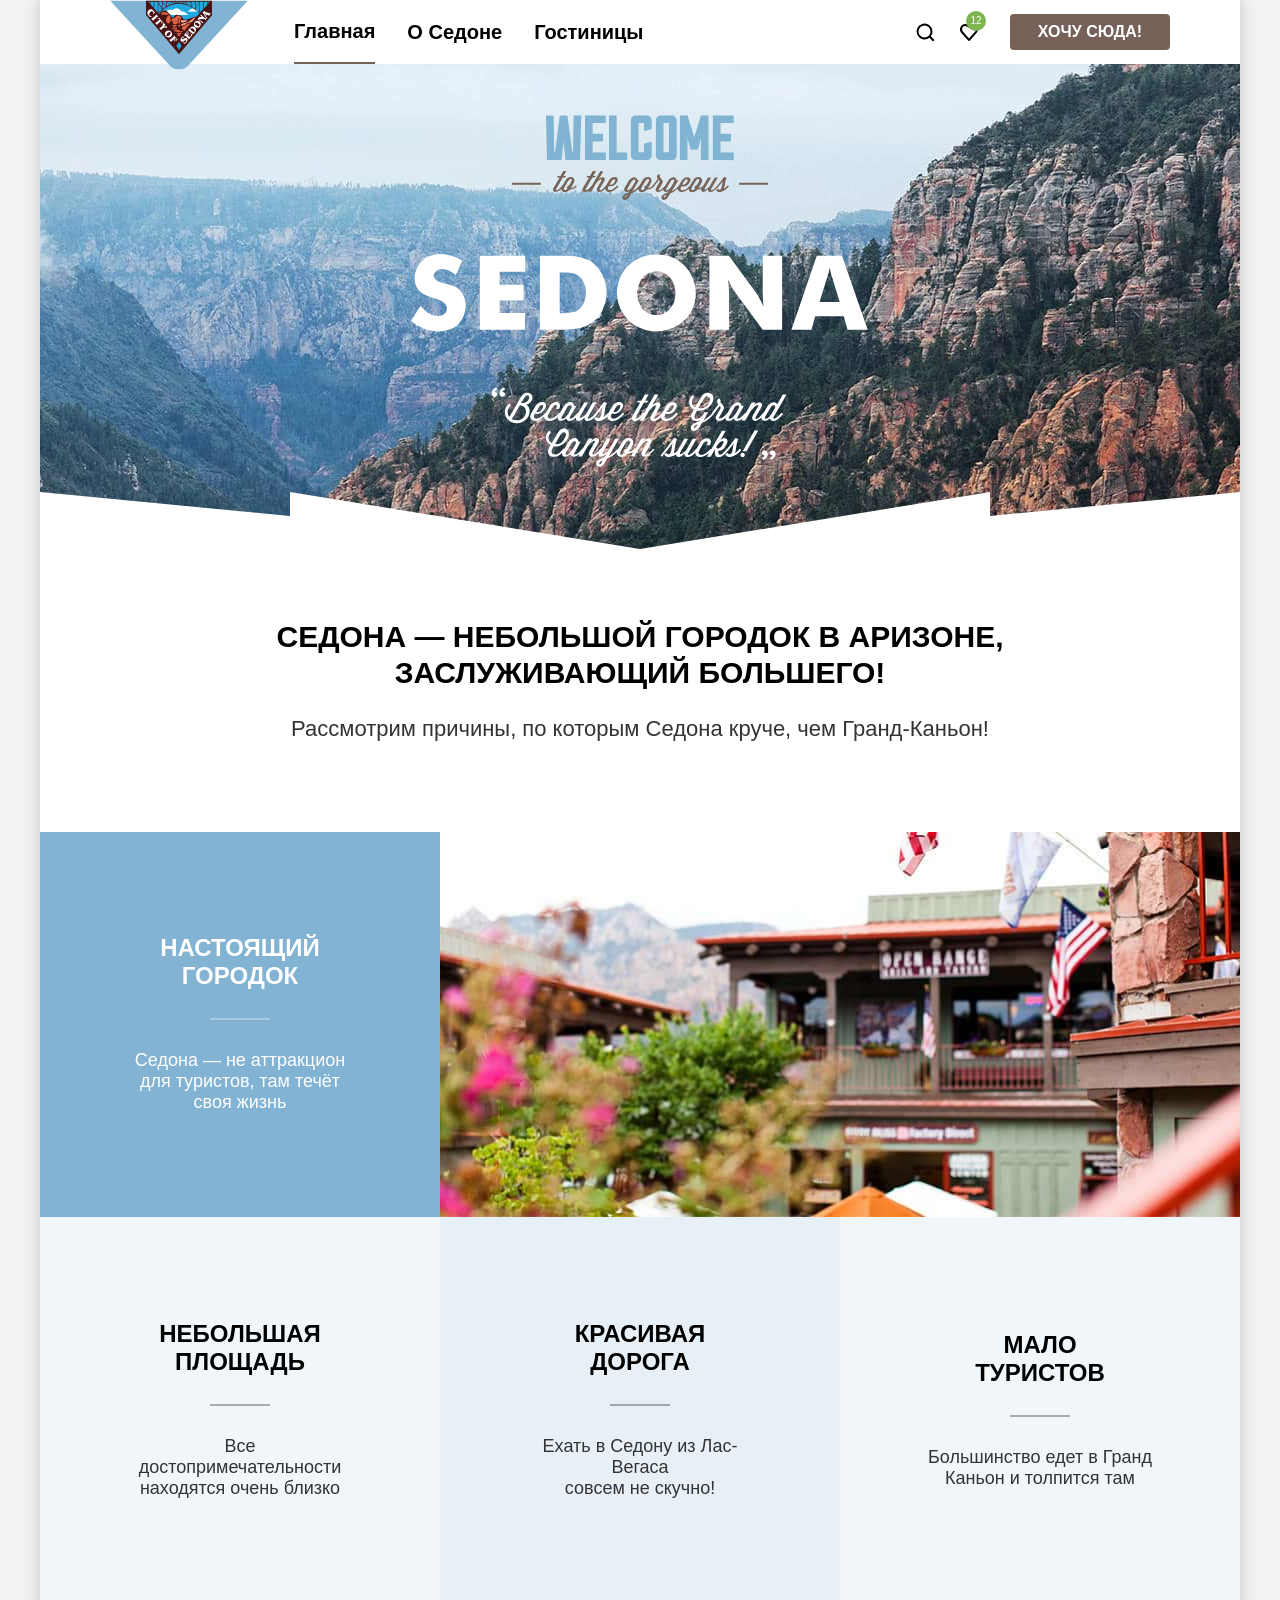
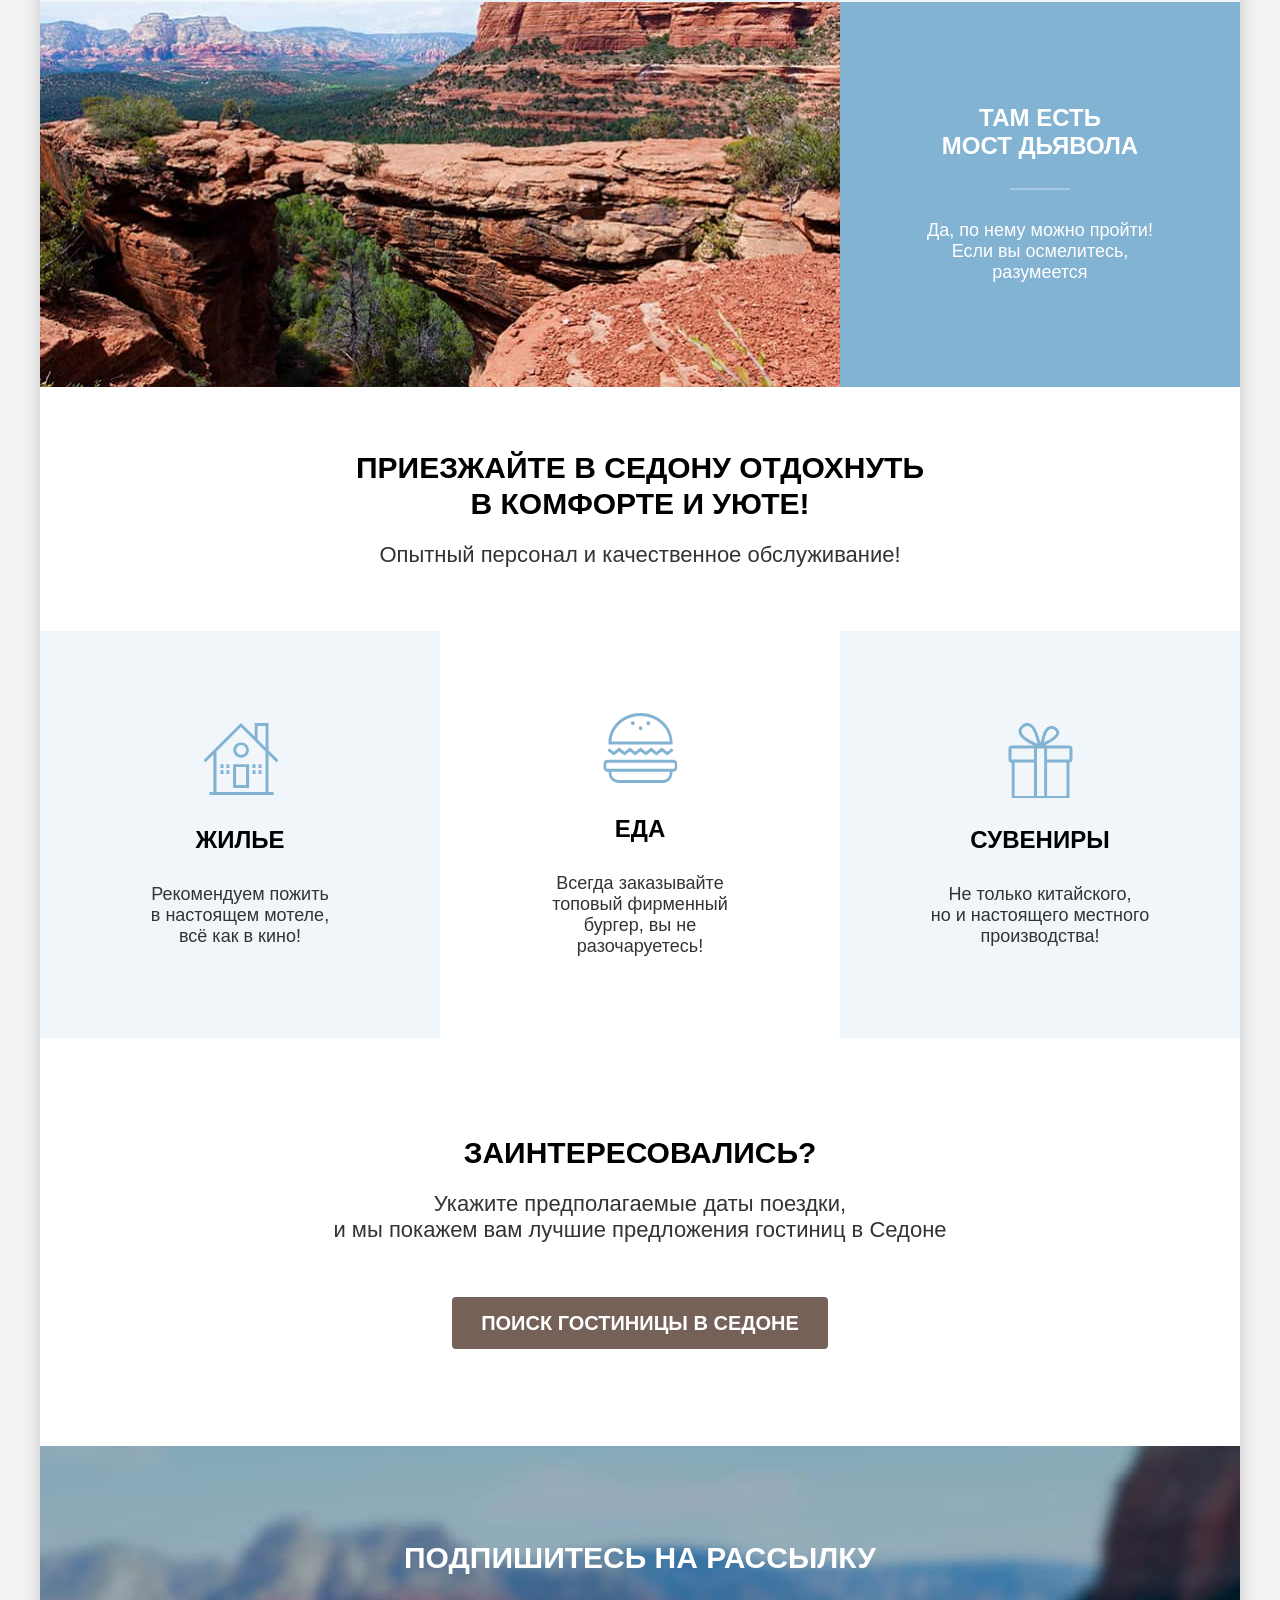
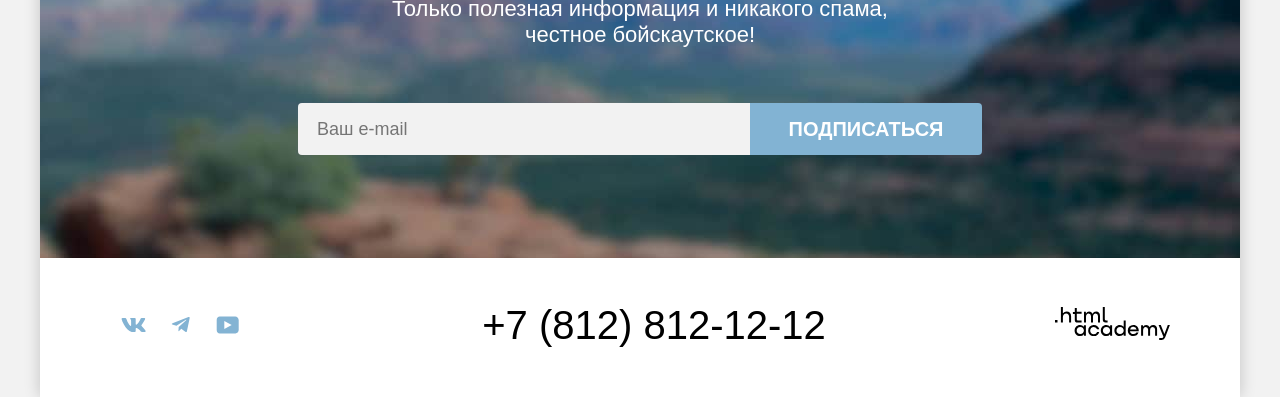
==== commit d221b2de: "Исправляет недочёты автопроверки" ====
--- a/index.html
+++ b/index.html
@@ -5,6 +5,7 @@
     <meta charset="utf-8">
     <link rel="stylesheet" href="style/style.css">
     <link rel="icon" href="favicon-32x32.png" sizes="32x32">
+    <link rel="ico" href="favicon.ico" sizes="32x32">
     <title>Седона-небольшой городок в Аризоне!</title>
   </head>
 
@@ -186,7 +187,7 @@
         </section>
       </footer>
     </div>
-    <div class="modal-container">
+    <div class="modal-container modal-container-close">
       <div class="modal modal-search" data-test="modal">
         <button class="modal-close-button">
           <span class="visually-hidden">Закрыть</span>
--- a/style/style.css
+++ b/style/style.css
@@ -1488,7 +1488,7 @@
   color: #ffffff;
   align-items: center;
   font-size: 14px;
-  font-family: sans-serif;
+  font-family: "PT Sans", sans-serif;
   position: relative;
   cursor: pointer;
   display: inline-block;
